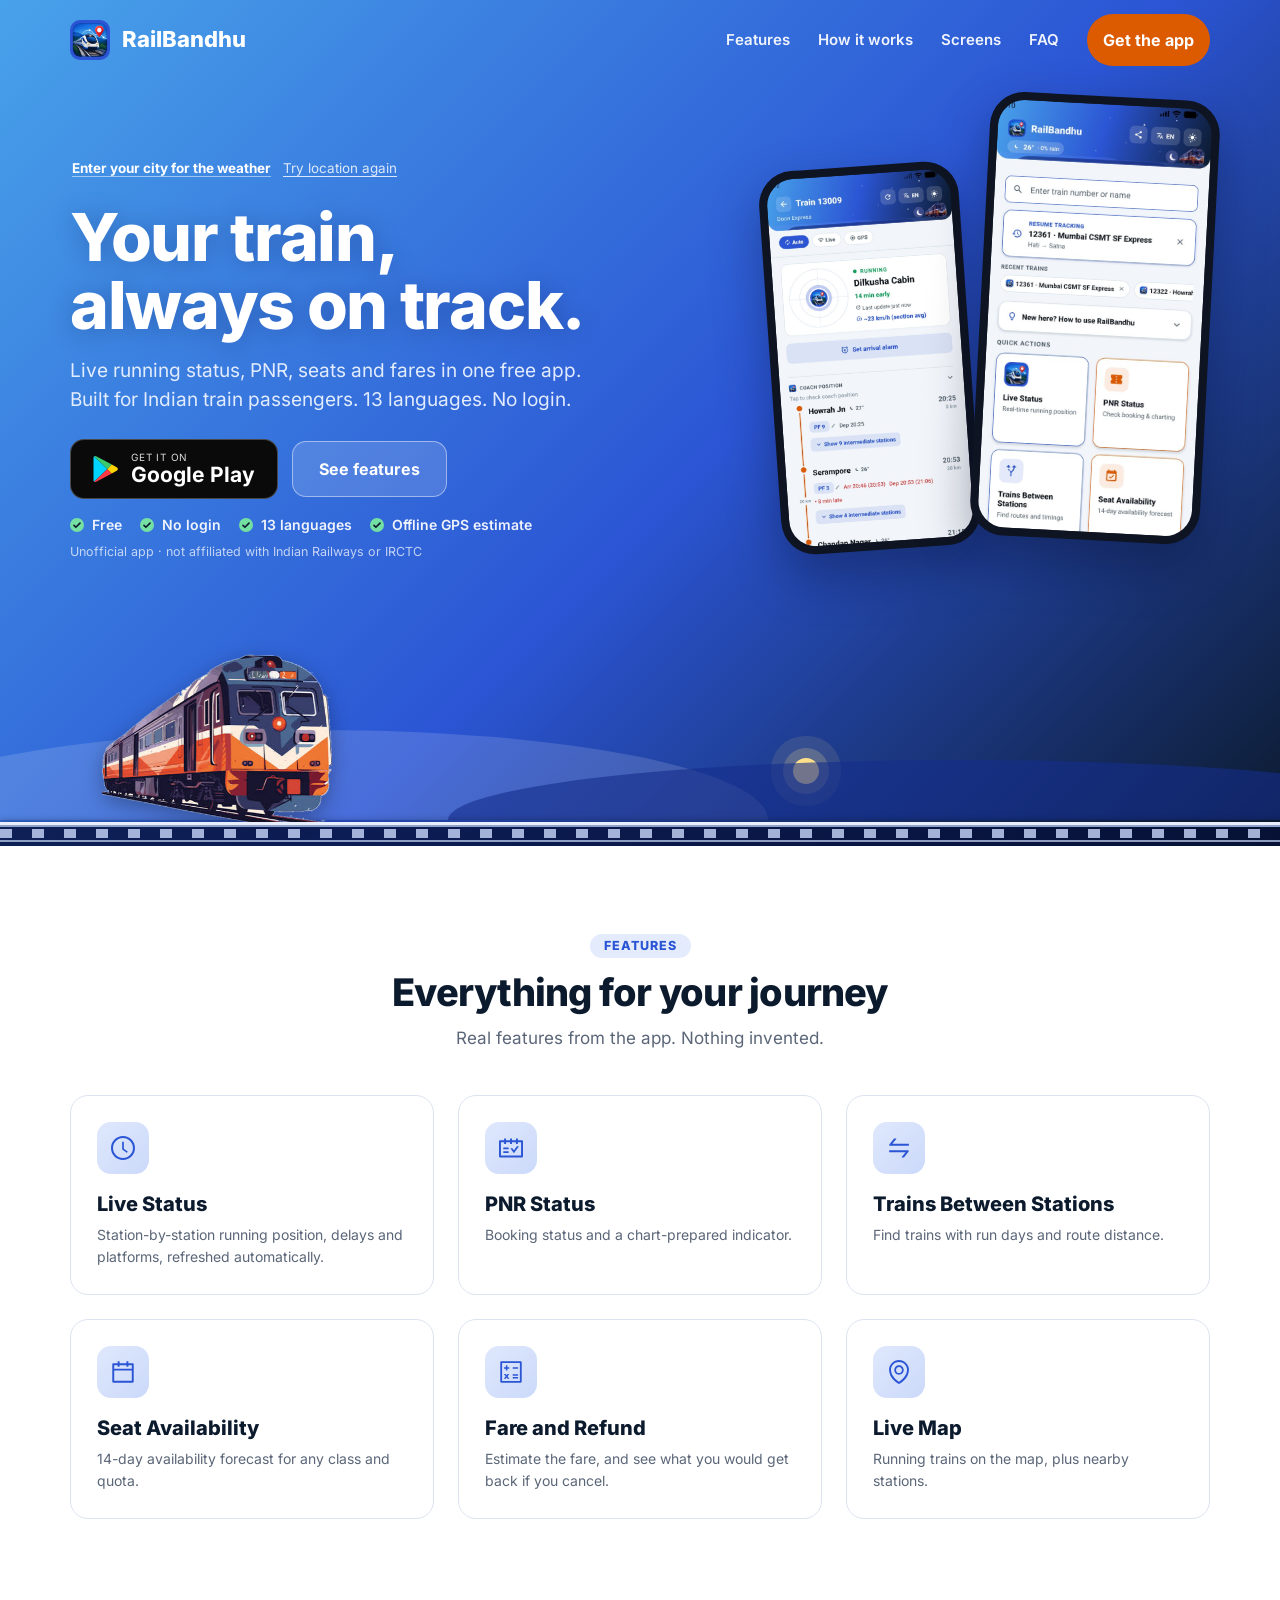
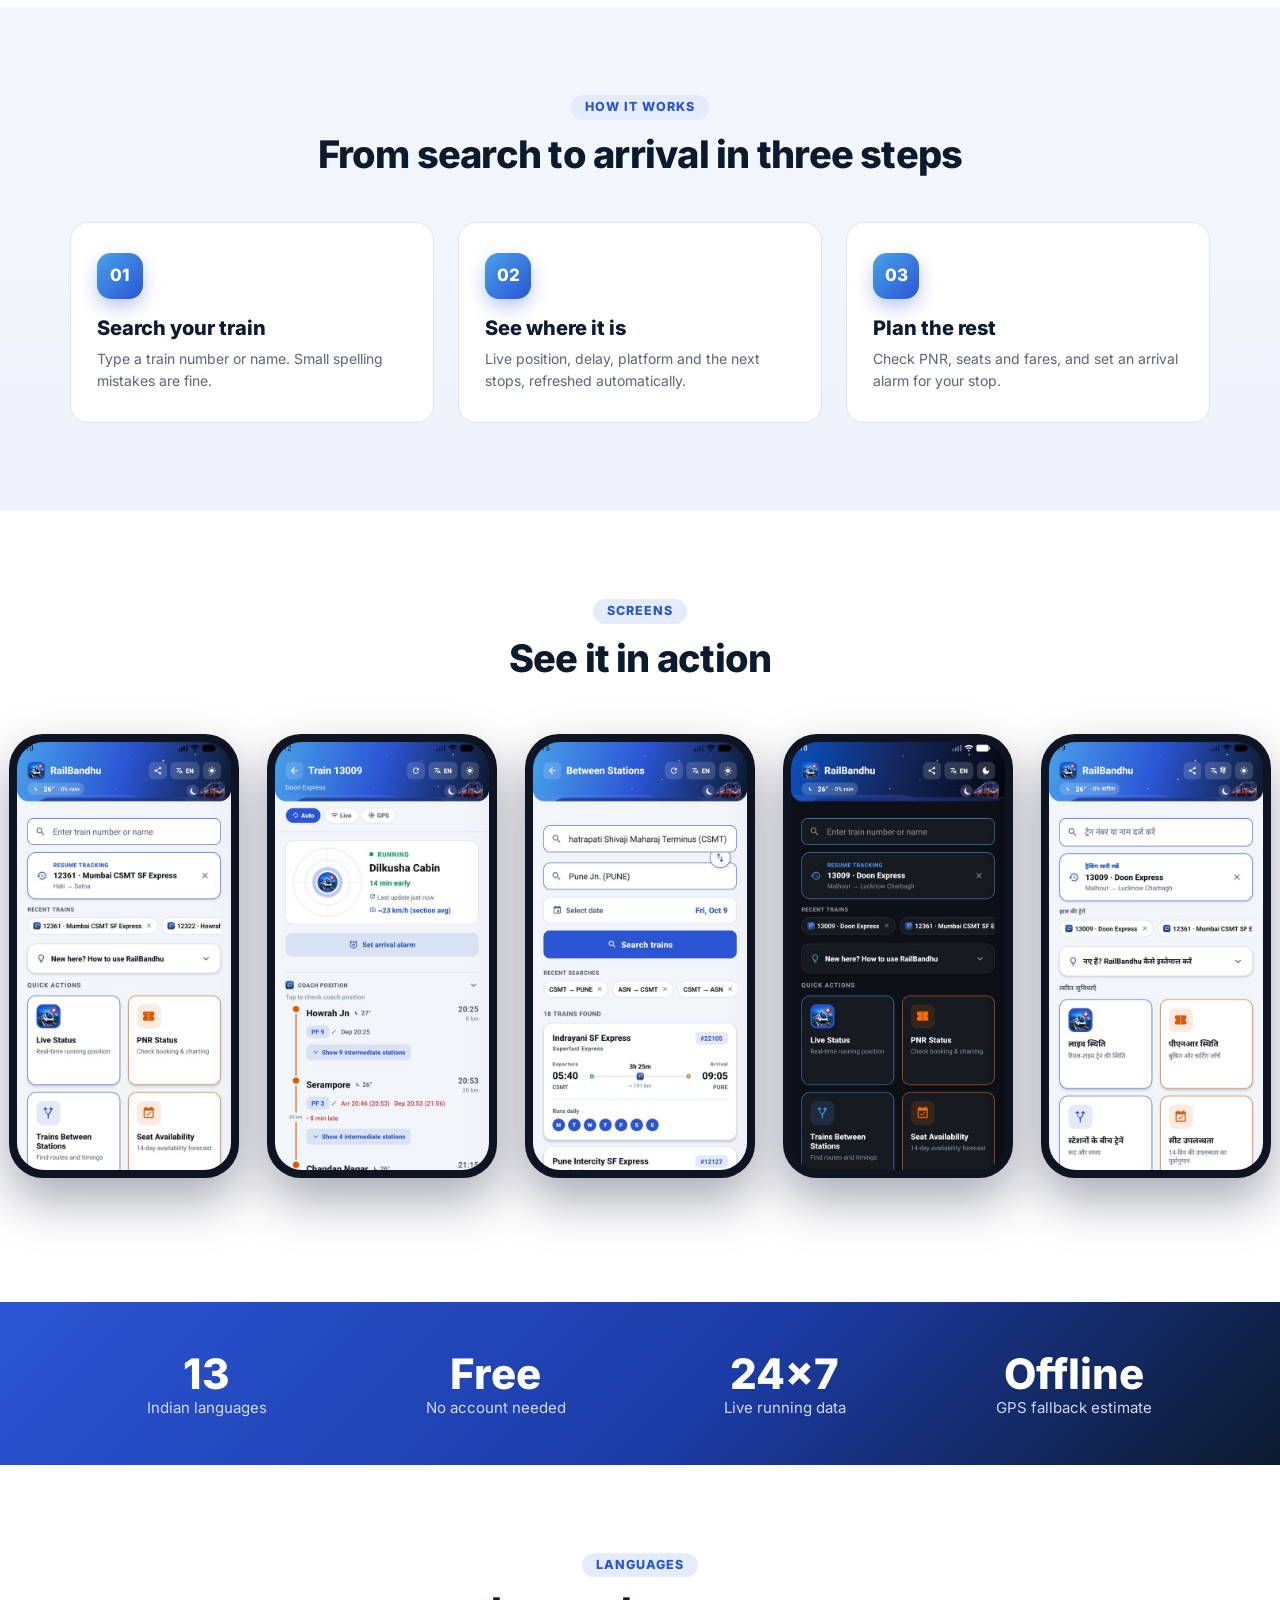
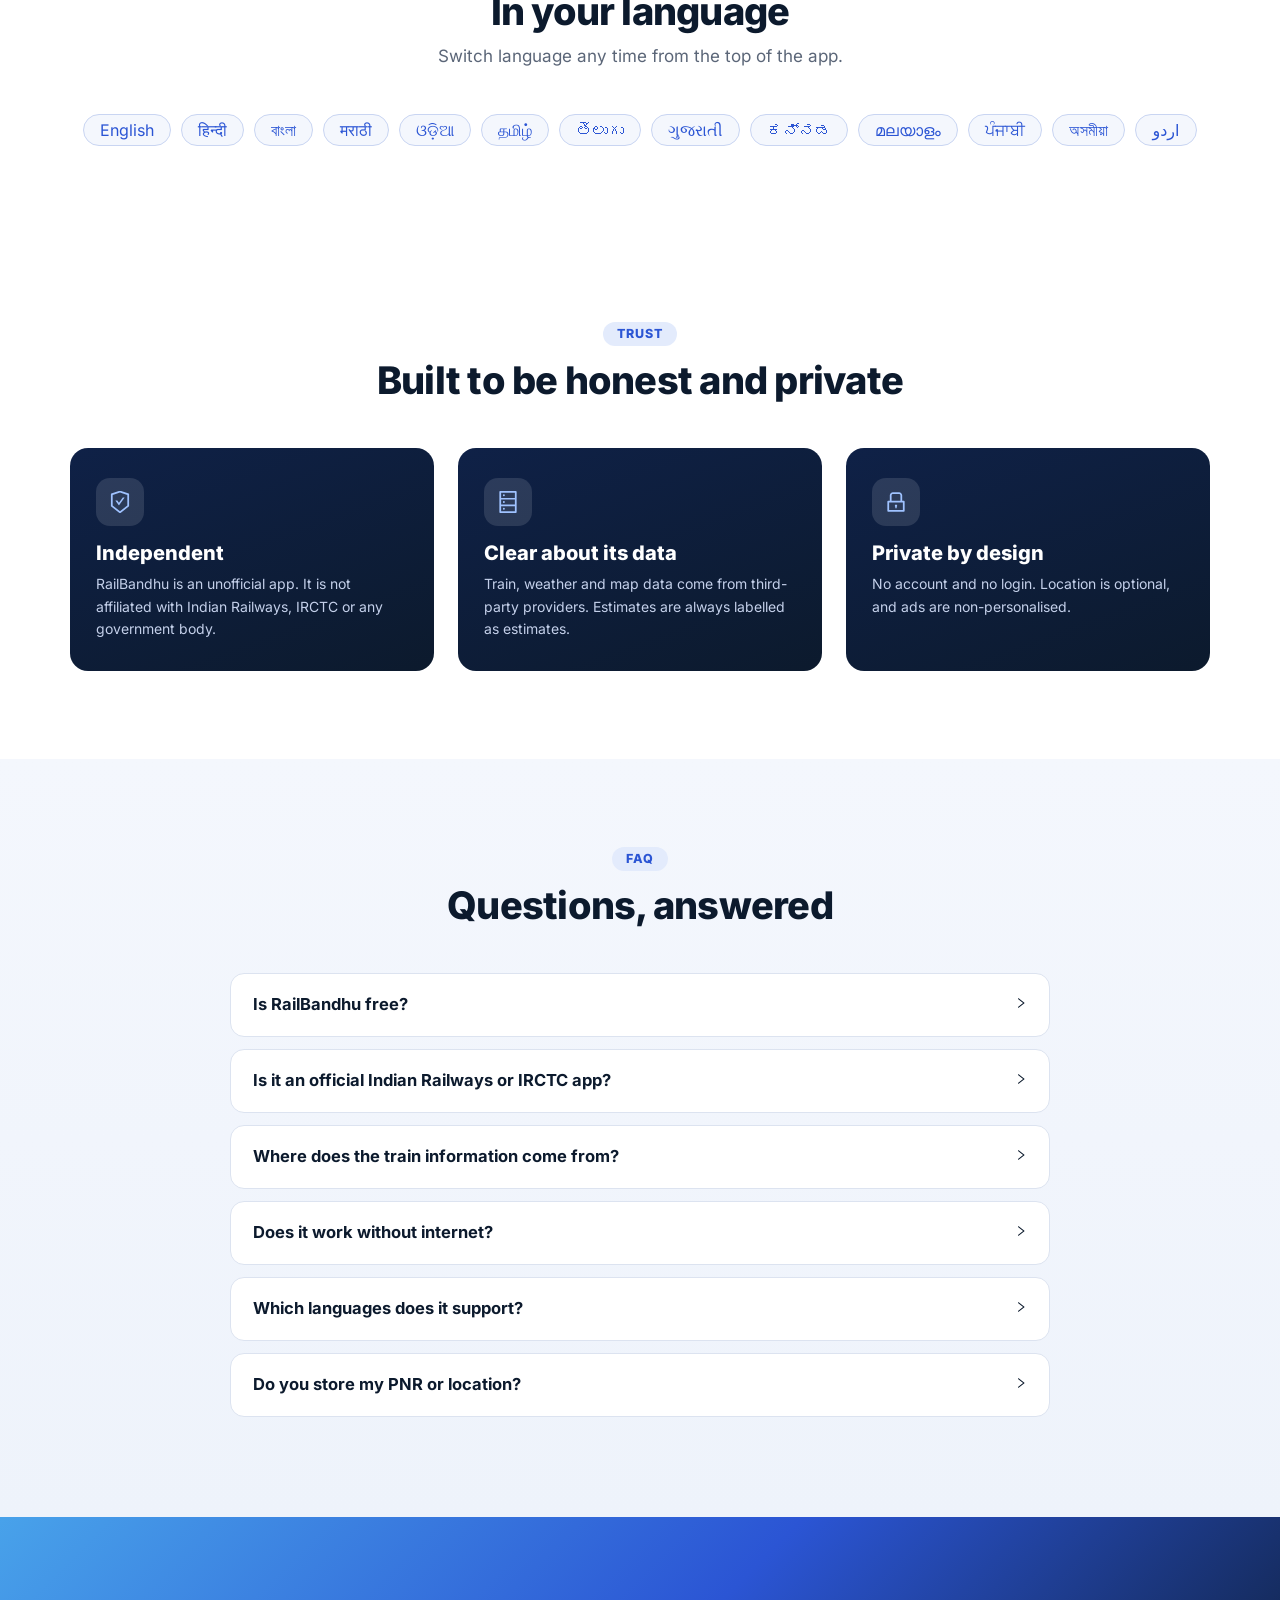
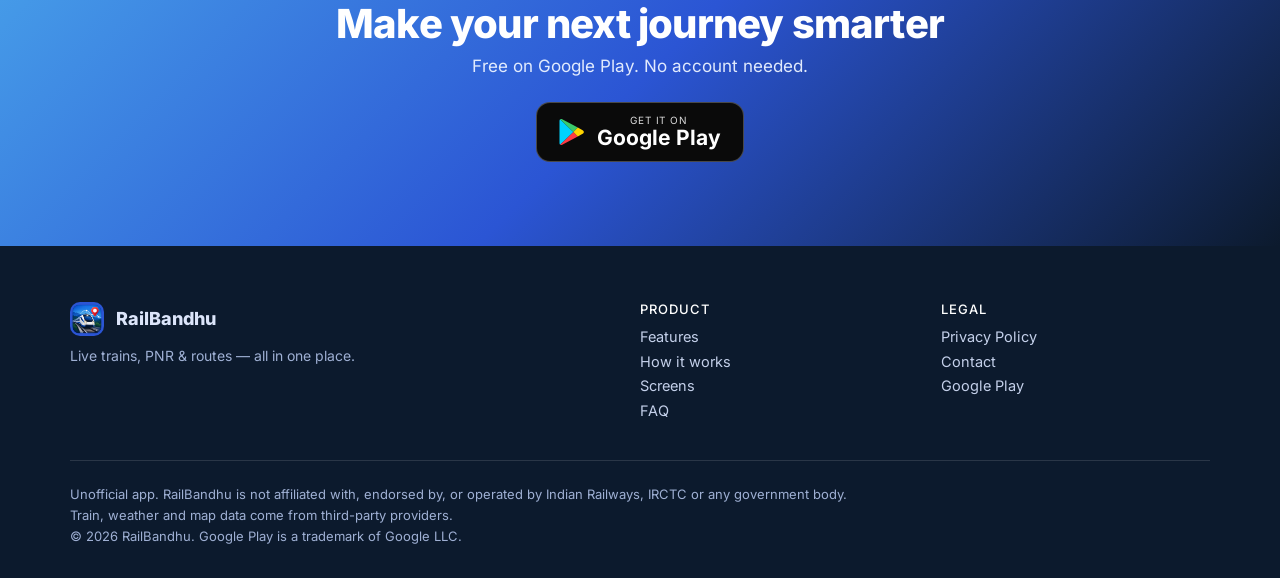
==== contact/index.html @ 29083ad1 "RailBandhu website" ====
<!doctype html>
<html lang="en">
  <head>
    <meta charset="UTF-8" />
    <link rel="icon" type="image/png" href="/img/icon.png" />
    <meta name="viewport" content="width=device-width, initial-scale=1.0" />
    <meta name="theme-color" content="#2B55D4" />
    <title>RailBandhu: live train status, PNR, seats and fares</title>
    <meta name="description" content="RailBandhu is a free, unofficial app for Indian train passengers: live running status, PNR status, seat availability, fares, trains between stations and a live map, in 13 languages." />
    <meta property="og:title" content="RailBandhu: live train status, PNR, seats and fares" />
    <meta property="og:description" content="Free, unofficial companion for Indian train travel. 13 languages. No login." />
    <meta property="og:image" content="/img/og.png" />
    <link rel="apple-touch-icon" href="/img/icon.png" />
    <meta name="twitter:card" content="summary_large_image" />
    <script type="application/ld+json">
      {
        "@context": "https://schema.org",
        "@type": "MobileApplication",
        "name": "RailBandhu",
        "operatingSystem": "ANDROID",
        "applicationCategory": "TravelApplication",
        "description": "Free, unofficial app for Indian train passengers: live running status, PNR status, seat availability, fares, trains between stations and a live map, in 13 languages.",
        "offers": { "@type": "Offer", "price": "0", "priceCurrency": "INR" },
        "downloadUrl": "https://play.google.com/store/apps/details?id=com.mukeshthakur.railpulse"
      }
    </script>
    <script type="module" crossorigin src="/assets/index-2JjAPgu2.js"></script>
    <link rel="stylesheet" crossorigin href="/assets/index-CclHuDp4.css">
  </head>
  <body>
    <div id="root"></div>
  </body>
</html>
---- assets/index-CclHuDp4.css ----
@font-face{font-family:Inter Variable;font-style:normal;font-display:swap;font-weight:100 900;src:url(/assets/inter-cyrillic-ext-wght-normal-BOeWTOD4.woff2) format("woff2-variations");unicode-range:U+0460-052F,U+1C80-1C8A,U+20B4,U+2DE0-2DFF,U+A640-A69F,U+FE2E-FE2F}@font-face{font-family:Inter Variable;font-style:normal;font-display:swap;font-weight:100 900;src:url(/assets/inter-cyrillic-wght-normal-DqGufNeO.woff2) format("woff2-variations");unicode-range:U+0301,U+0400-045F,U+0490-0491,U+04B0-04B1,U+2116}@font-face{font-family:Inter Variable;font-style:normal;font-display:swap;font-weight:100 900;src:url(/assets/inter-greek-ext-wght-normal-DlzME5K_.woff2) format("woff2-variations");unicode-range:U+1F00-1FFF}@font-face{font-family:Inter Variable;font-style:normal;font-display:swap;font-weight:100 900;src:url(/assets/inter-greek-wght-normal-CkhJZR-_.woff2) format("woff2-variations");unicode-range:U+0370-0377,U+037A-037F,U+0384-038A,U+038C,U+038E-03A1,U+03A3-03FF}@font-face{font-family:Inter Variable;font-style:normal;font-display:swap;font-weight:100 900;src:url(/assets/inter-vietnamese-wght-normal-CBcvBZtf.woff2) format("woff2-variations");unicode-range:U+0102-0103,U+0110-0111,U+0128-0129,U+0168-0169,U+01A0-01A1,U+01AF-01B0,U+0300-0301,U+0303-0304,U+0308-0309,U+0323,U+0329,U+1EA0-1EF9,U+20AB}@font-face{font-family:Inter Variable;font-style:normal;font-display:swap;font-weight:100 900;src:url(/assets/inter-latin-ext-wght-normal-DO1Apj_S.woff2) format("woff2-variations");unicode-range:U+0100-02BA,U+02BD-02C5,U+02C7-02CC,U+02CE-02D7,U+02DD-02FF,U+0304,U+0308,U+0329,U+1D00-1DBF,U+1E00-1E9F,U+1EF2-1EFF,U+2020,U+20A0-20AB,U+20AD-20C0,U+2113,U+2C60-2C7F,U+A720-A7FF}@font-face{font-family:Inter Variable;font-style:normal;font-display:swap;font-weight:100 900;src:url(/assets/inter-latin-wght-normal-Dx4kXJAl.woff2) format("woff2-variations");unicode-range:U+0000-00FF,U+0131,U+0152-0153,U+02BB-02BC,U+02C6,U+02DA,U+02DC,U+0304,U+0308,U+0329,U+2000-206F,U+20AC,U+2122,U+2191,U+2193,U+2212,U+2215,U+FEFF,U+FFFD}html,body{width:100%;height:100%}input::-ms-clear,input::-ms-reveal{display:none}*,*:before,*:after{box-sizing:border-box}html{font-family:sans-serif;line-height:1.15;-webkit-text-size-adjust:100%;-ms-text-size-adjust:100%;-ms-overflow-style:scrollbar;-webkit-tap-highlight-color:rgba(0,0,0,0)}@-ms-viewport{width:device-width}body{margin:0}[tabindex="-1"]:focus{outline:none}hr{box-sizing:content-box;height:0;overflow:visible}h1,h2,h3,h4,h5,h6{margin-top:0;margin-bottom:.5em;font-weight:500}p{margin-top:0;margin-bottom:1em}abbr[title],abbr[data-original-title]{-webkit-text-decoration:underline dotted;text-decoration:underline dotted;border-bottom:0;cursor:help}address{margin-bottom:1em;font-style:normal;line-height:inherit}input[type=text],input[type=password],input[type=number],textarea{-webkit-appearance:none}ol,ul,dl{margin-top:0;margin-bottom:1em}ol ol,ul ul,ol ul,ul ol{margin-bottom:0}dt{font-weight:500}dd{margin-bottom:.5em;margin-left:0}blockquote{margin:0 0 1em}dfn{font-style:italic}b,strong{font-weight:bolder}small{font-size:80%}sub,sup{position:relative;font-size:75%;line-height:0;vertical-align:baseline}sub{bottom:-.25em}sup{top:-.5em}pre,code,kbd,samp{font-size:1em;font-family:SFMono-Regular,Consolas,Liberation Mono,Menlo,Courier,monospace}pre{margin-top:0;margin-bottom:1em;overflow:auto}figure{margin:0 0 1em}img{vertical-align:middle;border-style:none}a,area,button,[role=button],input:not([type=range]),label,select,summary,textarea{touch-action:manipulation}table{border-collapse:collapse}caption{padding-top:.75em;padding-bottom:.3em;text-align:left;caption-side:bottom}input,button,select,optgroup,textarea{margin:0;color:inherit;font-size:inherit;font-family:inherit;line-height:inherit}button,input{overflow:visible}button,select{text-transform:none}button,html [type=button],[type=reset],[type=submit]{-webkit-appearance:button}button::-moz-focus-inner,[type=button]::-moz-focus-inner,[type=reset]::-moz-focus-inner,[type=submit]::-moz-focus-inner{padding:0;border-style:none}input[type=radio],input[type=checkbox]{box-sizing:border-box;padding:0}input[type=date],input[type=time],input[type=datetime-local],input[type=month]{-webkit-appearance:listbox}textarea{overflow:auto;resize:vertical}fieldset{min-width:0;margin:0;padding:0;border:0}legend{display:block;width:100%;max-width:100%;margin-bottom:.5em;padding:0;color:inherit;font-size:1.5em;line-height:inherit;white-space:normal}progress{vertical-align:baseline}[type=number]::-webkit-inner-spin-button,[type=number]::-webkit-outer-spin-button{height:auto}[type=search]{outline-offset:-2px;-webkit-appearance:none}[type=search]::-webkit-search-cancel-button,[type=search]::-webkit-search-decoration{-webkit-appearance:none}::-webkit-file-upload-button{font:inherit;-webkit-appearance:button}output{display:inline-block}summary{display:list-item}template{display:none}[hidden]{display:none!important}mark{padding:.2em;background-color:#feffe6}:root{--primary: #2b55d4;--sky: #48a2ea;--navy: #0c1a2d;--deep: #122e9a;--accent: #dc5a00;--light: #f0f4fb;--muted: #5b6678}*{box-sizing:border-box}html{scroll-behavior:smooth}body{margin:0;color:var(--navy);background:#fff;-webkit-font-smoothing:antialiased;font-family:Inter Variable,Inter,Segoe UI,Roboto,Noto Sans,Noto Sans Devanagari,system-ui,-apple-system,sans-serif}img{max-width:100%;height:auto}.container{width:100%;max-width:1140px;margin:0 auto;padding:0 20px}.site-header{position:absolute;top:0;left:0;right:0;z-index:20;padding:14px 0}.site-header--solid{position:static;background:linear-gradient(135deg,var(--sky),var(--primary) 55%,var(--navy))}.site-header__row{display:flex;align-items:center;justify-content:space-between}.brand{display:flex;align-items:center;gap:12px;color:#fff;font-weight:800;font-size:22px;text-decoration:none}.brand img{border-radius:10px}.brand--small{font-size:18px}.site-header__nav{display:flex;align-items:center;gap:28px}.nav-link{color:#ffffffeb;font-weight:600;text-decoration:none}.nav-link:hover{color:#fff;text-decoration:underline}.cta-orange.ant-btn-primary{background:var(--accent)}.cta-orange.ant-btn-primary:hover{background:#f06a0a!important}.drawer-nav{display:flex;flex-direction:column;gap:6px}.drawer-nav .nav-link{color:var(--navy);padding:10px 0;font-size:17px}.hero{position:relative;overflow:hidden;color:#fff;padding-top:96px;background:linear-gradient(135deg,#48a2ea,#2b55d4 55%,#0c1a2d)}.hero--night{background:linear-gradient(135deg,#0c52c2,#14265c 55%,#04070f)}.hero__body{position:relative;z-index:5;display:flex;align-items:center;justify-content:space-between;gap:24px;padding-bottom:230px;min-height:560px}.hero__copy{flex:1 1 52%;max-width:560px}.hero h1{margin:0 0 18px;font-size:clamp(38px,6vw,66px);line-height:1.04;font-weight:800;letter-spacing:-.02em;color:#fff}.hero__sub{font-size:clamp(16px,2vw,19px);line-height:1.55;color:#ebf2fff2;margin:0 0 28px}.hero__actions{display:flex;flex-wrap:wrap;gap:14px;align-items:center}.hero__note{margin:18px 0 0;font-size:13.5px;color:#ffffffc7}.ghost-btn{display:inline-flex;align-items:center;height:56px;padding:0 26px;border-radius:14px;font-weight:700;color:#fff;text-decoration:none;background:#ffffff24;border:1px solid rgba(255,255,255,.45)}.ghost-btn:hover{background:#ffffff3d;color:#fff}.hero__phones{position:relative;flex:0 0 auto;width:440px;height:520px}.hero__phones .phone{position:absolute}.phone--back{left:0;top:70px;transform:rotate(-4deg)}.phone--front{right:0;top:0;transform:rotate(3deg)}.play-btn{display:inline-flex;align-items:center;gap:12px;padding:0 22px;background:#0a0a0a;color:#fff;border-radius:14px;text-decoration:none;border:1px solid rgba(255,255,255,.25);transition:transform .15s ease,box-shadow .15s ease}.play-btn:hover{color:#fff;transform:translateY(-2px);box-shadow:0 10px 24px #00000059}.play-btn--lg{height:60px}.play-btn--md{height:48px;padding:0 16px}.play-btn span{display:flex;flex-direction:column;line-height:1.1}.play-btn small{font-size:10px;letter-spacing:.08em;opacity:.85}.play-btn strong{font-size:21px}.phone{padding:8px;background:#0f1422;border-radius:34px;box-shadow:0 22px 50px #050c2859}.phone img{display:block;width:100%;border-radius:27px;background:#dfe6f5}.scene{position:absolute;left:0;right:0;bottom:0;height:190px;z-index:4;pointer-events:none}.scene__sky{position:absolute;top:0;right:0;bottom:0;left:0}.scene__orb{position:absolute;right:36%;bottom:62px;width:26px;height:26px;border-radius:50%}.scene__sky.is-day .scene__orb{background:#ffe08a;box-shadow:0 0 0 10px #ffe08a33,0 0 0 22px #ffe08a1a}.scene__sky.is-night .scene__orb{background:#f2eeff;box-shadow:0 0 0 10px #beafff33,0 0 0 22px #beafff1a}.scene__sky.is-night .scene__orb:after{content:"";position:absolute;right:-8px;top:-5px;width:24px;height:24px;border-radius:50%;background:#14265c}.scene__hill{position:absolute;bottom:26px;border-radius:50% 50% 0 0/100% 100% 0 0}.scene__hill--back{left:-10%;width:70%;height:90px;background:#ffffff24}.scene__hill--front{right:-15%;width:80%;height:60px;background:#142d8c99}.scene__track{position:absolute;left:0;right:0;bottom:0;height:24px;background:linear-gradient(180deg,#e8eefc 0,#e8eefc 3px,#8fa2cc 3px,#8fa2cc 5px,#061038d1 5px,#061038d1);box-shadow:0 -2px 6px #00000040}.scene__track:before{content:"";position:absolute;left:0;right:0;top:7px;height:9px;background-image:linear-gradient(90deg,rgba(190,205,240,.85) 0 12px,transparent 12px);background-size:32px 9px;background-repeat:repeat-x;animation:sleepers .6s linear infinite}.scene__track:after{content:"";position:absolute;left:0;right:0;bottom:4px;height:2px;background:#c8d6f5b3}.scene--arrived .scene__track:before{animation:none}.scene__train{position:absolute;bottom:21px;left:8%;width:230px;animation:roll-in 3.1s cubic-bezier(.18,.7,.25,1) both}.scene__train img{display:block;width:100%;filter:drop-shadow(0 6px 10px rgba(0,0,0,.3));animation:rock 1.1s ease-in-out infinite alternate}.scene--arrived .scene__train img{animation:none}.scene__lines{position:absolute;left:-80px;top:50%;width:70px;height:28px;background:repeating-linear-gradient(0deg,rgba(255,255,255,.8) 0 3px,transparent 3px 11px);border-radius:3px;opacity:.8;animation:lines-fade 3.1s ease-out both;-webkit-mask-image:linear-gradient(90deg,transparent,#000);mask-image:linear-gradient(90deg,transparent,#000)}@keyframes roll-in{0%{transform:translate(-60vw) scale(.8);opacity:0}12%{opacity:1}to{transform:translate(0) scale(1);opacity:1}}@keyframes sleepers{0%{background-position:0 0}to{background-position:-32px 0}}@keyframes rock{0%{transform:translateY(0)}to{transform:translateY(-1px)}}@keyframes lines-fade{0%,70%{opacity:.8}to{opacity:0}}@media (prefers-reduced-motion: reduce){.scene__train,.scene__train img,.scene__track:before,.scene__lines{animation:none!important}html{scroll-behavior:auto}}.wx-row{display:flex;flex-wrap:wrap;align-items:center;gap:10px;margin:0 0 22px;min-height:36px}.wx-pill{display:inline-flex;align-items:center;gap:8px;height:36px;padding:0 14px;border-radius:999px;background:#ffffff2e;color:#fff;font-size:14px;border:0;-webkit-backdrop-filter:blur(6px);backdrop-filter:blur(6px)}.wx-row--col{flex-direction:column;align-items:flex-start}.wx-note{color:#ffffffe6;font-size:13.5px}.wx-place{font-weight:700}.wx-city.ant-input-search{max-width:340px}.wx-city .ant-input-affix-wrapper,.wx-city .ant-input{background:#fffffff2}.wx-pill strong{font-size:16px}.wx-rain{color:#ffffffd9}.wx-air{cursor:pointer;font-weight:700}.wx-dot{width:9px;height:9px;border-radius:50%}.wx-btn.ant-btn{background:#ffffff29;border-color:#fff6;color:#fff;height:38px;font-weight:600}.wx-btn.ant-btn:hover:not(:disabled){background:#ffffff42!important;border-color:#fff!important;color:#fff!important}.wx-btn.ant-btn:disabled{color:#fffc;background:#ffffff1f}.hero--wet{background:linear-gradient(135deg,#3a6fb0,#24449a 55%,#0c1a2d)}.hero--wet.hero--night{background:linear-gradient(135deg,#14305f,#0f1d4a 55%,#04070f)}.fx{position:absolute;top:0;right:0;bottom:0;left:0;z-index:3;pointer-events:none;overflow:hidden}.fx__drop{position:absolute;top:-20px;border-radius:2px;background:#fff}.fx__drop--rain{opacity:.55;animation:fall linear infinite}.fx__drop--snow{opacity:.85;border-radius:50%;animation:snow linear infinite}.fx__flash{position:absolute;top:0;right:0;bottom:0;left:0;background:#fff;opacity:0;animation:flash 6s ease-out infinite}@keyframes fall{0%{transform:translateY(0)}to{transform:translateY(110vh)}}@keyframes snow{0%{transform:translate(0)}50%{transform:translate(14px,55vh)}to{transform:translate(-6px,110vh)}}@keyframes flash{0%,88%,to{opacity:0}90%{opacity:.4}92%{opacity:.05}94%{opacity:.32}}.scene__star{position:absolute;width:3px;height:3px;border-radius:50%;background:#fff;animation:twinkle 3s ease-in-out infinite}@keyframes twinkle{0%,to{opacity:.25}50%{opacity:1}}.scene__sky.is-hot .scene__orb{width:40px;height:40px;background:var(--accent);box-shadow:0 0 0 14px #dc5a004d,0 0 0 32px #dc5a0026}@media (prefers-reduced-motion: reduce){.fx__drop,.fx__flash,.scene__star{animation:none!important}}.section{padding:72px 0}.section--light{background:var(--light)}.section__head{text-align:center;margin-bottom:40px}.section__title.ant-typography{margin:0 0 8px;font-size:clamp(28px,4vw,38px);font-weight:800;letter-spacing:-.01em}.section__sub.ant-typography{margin:0;color:var(--muted);font-size:17px}.feature-card{height:100%;border-color:#dce3f0}.feature-card__icon{width:52px;height:52px;border-radius:14px;background:#e1e9fb;color:var(--primary);display:flex;align-items:center;justify-content:center;font-size:24px;margin-bottom:16px}.feature-card__title.ant-typography{margin:0 0 6px;font-weight:800}.feature-card__text.ant-typography{margin:0;color:var(--muted)}.screens{padding-bottom:28px}.screens__slide{display:flex!important;justify-content:center;padding:8px 0 24px}.stats{background:linear-gradient(135deg,#2b55d4,#1c3ca8 55%,#0c1a2d);color:#fff;padding:44px 0}.stats__row{display:grid;grid-template-columns:repeat(4,1fr);gap:16px;text-align:center}.stat strong{display:block;font-size:clamp(28px,4vw,42px);font-weight:800}.stat span{color:#e1ebffe6;font-size:15px}.langs{display:flex;flex-wrap:wrap;justify-content:center;gap:10px}.lang-tag.ant-tag{font-size:17px;padding:6px 18px;border-radius:999px;border-color:#c9d5f2;background:#f4f7fd;color:var(--primary);margin:0}.cta{display:flex;justify-content:center}.cta .play-btn{background:#0a0a0a}.site-footer{background:var(--navy);color:#c8d2e8;padding:36px 0 28px}.site-footer__row{display:flex;flex-wrap:wrap;gap:16px;align-items:center;justify-content:space-between;margin-bottom:18px}.site-footer__nav{display:flex;gap:24px}.site-footer a{color:#dce5fa;text-decoration:none}.site-footer a:hover{text-decoration:underline}.site-footer__note{margin:6px 0;font-size:13px;color:#9fb0d4;max-width:860px}.doc{padding-top:40px;padding-bottom:64px;max-width:820px}.doc ul{padding-left:22px;margin:0 0 16px}.doc h3.ant-typography{margin-top:28px}.doc li{margin:4px 0}@media (max-width: 860px){.hero{padding-top:84px}.hero__body{flex-direction:column;align-items:flex-start;padding-bottom:250px;min-height:0}.hero__phones{width:100%;max-width:380px;height:440px;margin:8px auto 0}.phone--back{left:6px;width:170px!important}.phone--front{width:200px!important}.scene__train{width:170px}.stats__row{grid-template-columns:repeat(2,1fr);gap:24px}}:focus-visible{outline:3px solid #ffb27a;outline-offset:3px;border-radius:6px}.skip-link{position:absolute;left:12px;top:-60px;z-index:100;background:#fff;color:var(--navy);padding:10px 16px;border-radius:10px;font-weight:700;text-decoration:none;transition:top .15s}.skip-link:focus{top:12px}.container{max-width:1180px}.site-header{position:fixed;transition:background .25s ease,box-shadow .25s ease,padding .25s ease}.site-header--solid{position:sticky;top:0}.site-header.is-scrolled{background:#0c1a2dd1;backdrop-filter:blur(14px) saturate(140%);-webkit-backdrop-filter:blur(14px) saturate(140%);box-shadow:0 6px 24px #050c2847;padding:8px 0}.nav-link{position:relative;font-size:15px}.nav-link:after{content:"";position:absolute;left:0;right:0;bottom:-6px;height:2px;background:#fff;transform:scaleX(0);transform-origin:left;transition:transform .2s ease}.nav-link:hover{text-decoration:none}.nav-link:hover:after{transform:scaleX(1)}.drawer-nav .nav-link:after{display:none}.hero h1{text-wrap:balance;text-shadow:0 2px 24px rgba(8,20,70,.25)}.hero__sub{max-width:520px}.hero__points{display:flex;flex-wrap:wrap;gap:8px 18px;list-style:none;padding:0;margin:20px 0 0}.hero__points li{position:relative;padding-left:22px;font-size:14px;font-weight:600;color:#ffffffeb}.hero__points li:before{content:"";position:absolute;left:0;top:50%;width:14px;height:14px;margin-top:-7px;border-radius:50%;background:#78e6a0f2 url("data:image/svg+xml,%3Csvg xmlns='http://www.w3.org/2000/svg' viewBox='0 0 16 16'%3E%3Cpath d='M4 8.5l2.5 2.5L12 5.5' fill='none' stroke='%230c1a2d' stroke-width='2.2' stroke-linecap='round' stroke-linejoin='round'/%3E%3C/svg%3E") center / 12px no-repeat}.hero__note{margin-top:14px}.reveal{height:100%;opacity:0;transform:translateY(20px);transition:opacity .6s ease,transform .6s ease}.reveal.is-in{opacity:1;transform:none}@media (prefers-reduced-motion: reduce){.reveal{opacity:1;transform:none;transition:none}}.section{padding:88px 0}.eyebrow{display:inline-block;margin-bottom:10px;padding:5px 14px;border-radius:999px;background:#e3ebfc;color:var(--primary);font-size:12.5px;font-weight:800;letter-spacing:.08em;text-transform:uppercase}.section--light{background:linear-gradient(180deg,#f4f7fd,#eef3fb)}.section__title.ant-typography{text-wrap:balance;letter-spacing:-.02em}.feature-card{transition:transform .2s ease,box-shadow .2s ease,border-color .2s ease}.feature-card:hover{transform:translateY(-4px);box-shadow:0 16px 34px #2b55d424;border-color:#b9c9f0}.feature-card__icon{background:linear-gradient(135deg,#dfe8fc,#cbd9fa)}.step{position:relative;height:100%;padding:30px 26px;background:#fff;border:1px solid #dce3f0;border-radius:18px}.step__n{display:inline-flex;align-items:center;justify-content:center;width:46px;height:46px;border-radius:14px;background:linear-gradient(135deg,var(--sky),var(--primary));color:#fff;font-weight:800;font-size:17px;margin-bottom:18px;box-shadow:0 8px 18px #2b55d44d}.step__title{margin:0 0 8px;font-size:20px;font-weight:800}.step__text{margin:0;color:var(--muted);line-height:1.6}.trust{height:100%;padding:30px 26px;border-radius:18px;background:linear-gradient(160deg,#0f2147,#0c1a2d);color:#fff}.trust__icon{width:48px;height:48px;border-radius:14px;background:#ffffff1f;display:flex;align-items:center;justify-content:center;font-size:22px;color:#9fc2ff;margin-bottom:16px}.trust__title{margin:0 0 8px;color:#fff;font-size:20px;font-weight:800}.trust__text{margin:0;color:#c4d0ea;line-height:1.6}.faq{max-width:820px;margin:0 auto}.faq .ant-collapse{background:transparent}.faq .ant-collapse-item{margin-bottom:12px;background:#fff;border:1px solid #dce3f0!important;border-radius:14px!important;overflow:hidden}.faq .ant-collapse-header{font-weight:700;font-size:16.5px;padding:18px 22px!important}.faq .ant-collapse-content-box{color:var(--muted);line-height:1.7;padding:0 22px 18px!important}.stats{padding:54px 0}.final-cta{padding:84px 0;text-align:center;background:linear-gradient(135deg,var(--sky) 0%,var(--primary) 50%,var(--navy) 100%);color:#fff}.final-cta h2{margin:0 0 10px;color:#fff;font-size:clamp(28px,4vw,40px);font-weight:800;letter-spacing:-.02em}.final-cta p{margin:0 0 26px;color:#ebf2fff2;font-size:17px}.final-cta .play-btn{margin:0 auto}.site-footer{padding:56px 0 28px}.site-footer__grid{display:grid;grid-template-columns:2fr 1fr 1fr;gap:32px;margin-bottom:32px}.site-footer__blurb{margin:12px 0 0;color:#9fb0d4;max-width:300px;font-size:14px}.site-footer h4{margin:0 0 12px;color:#fff;font-size:13px;letter-spacing:.08em;text-transform:uppercase}.site-footer nav a{display:block;margin:8px 0;color:#c4d0ea;font-size:14.5px}.site-footer__bar{border-top:1px solid rgba(255,255,255,.12);padding-top:20px}.site-footer__bar p{margin:6px 0;font-size:13px;color:#9fb0d4;max-width:880px}@media (max-width: 700px){.site-footer__grid{grid-template-columns:1fr 1fr}.site-footer__grid>div:first-child{grid-column:1 / -1}.section{padding:64px 0}}.wx-row{margin:0 0 18px;min-height:32px;gap:8px}.wx-pill{height:32px;padding:0 12px;font-size:13px;gap:7px}.wx-pill strong{font-size:14px}.wx-link{background:none;border:0;padding:4px 2px;color:#ffffffd1;font:inherit;font-size:13.5px;cursor:pointer;text-decoration:underline;text-underline-offset:3px}.wx-link:hover{color:#fff}.wx-link--strong{font-weight:700;color:#fff;text-decoration-color:#ffffff80}.wx-note{color:#ffffffd9;font-size:13.5px}.wx-row--col{flex-direction:row}.wx-city.ant-input-search{max-width:260px}.hero h1{margin-bottom:16px}.hero__sub{margin-bottom:24px}.hero__points{margin-top:18px}.hero__note{margin:12px 0 0;font-size:12.5px;color:#ffffffb3}.shots{display:flex;gap:28px;overflow-x:auto;padding:8px 20px 36px;scroll-snap-type:x mandatory;-webkit-overflow-scrolling:touch;scrollbar-width:thin}.shots__item{flex:0 0 auto;scroll-snap-align:center}@media (min-width: 1100px){.shots{justify-content:center;overflow-x:visible}}.screens,.screens__slide{display:none}.section__head{margin-bottom:44px}.section__sub.ant-typography{max-width:560px;margin-left:auto!important;margin-right:auto!important}.feature-card .ant-card-body{padding:26px}.stats{padding:48px 0}.lang-tag.ant-tag{font-size:16px;padding:5px 16px}@media (max-width: 860px){.hero__body{padding-bottom:240px}.wx-row{margin-bottom:14px}.hero__actions .ghost-btn{display:none}.play-btn--lg{height:56px}}.table-wrap{overflow-x:auto;margin:8px 0;border:1px solid #dce3f0;border-radius:12px}.plain-table{width:100%;border-collapse:collapse;font-size:14.5px}.plain-table th{text-align:left;background:#f4f7fd;font-weight:700}.plain-table th,.plain-table td{padding:10px 14px;border-bottom:1px solid #e6ebf5;vertical-align:top}.plain-table tr:last-child td{border-bottom:0}
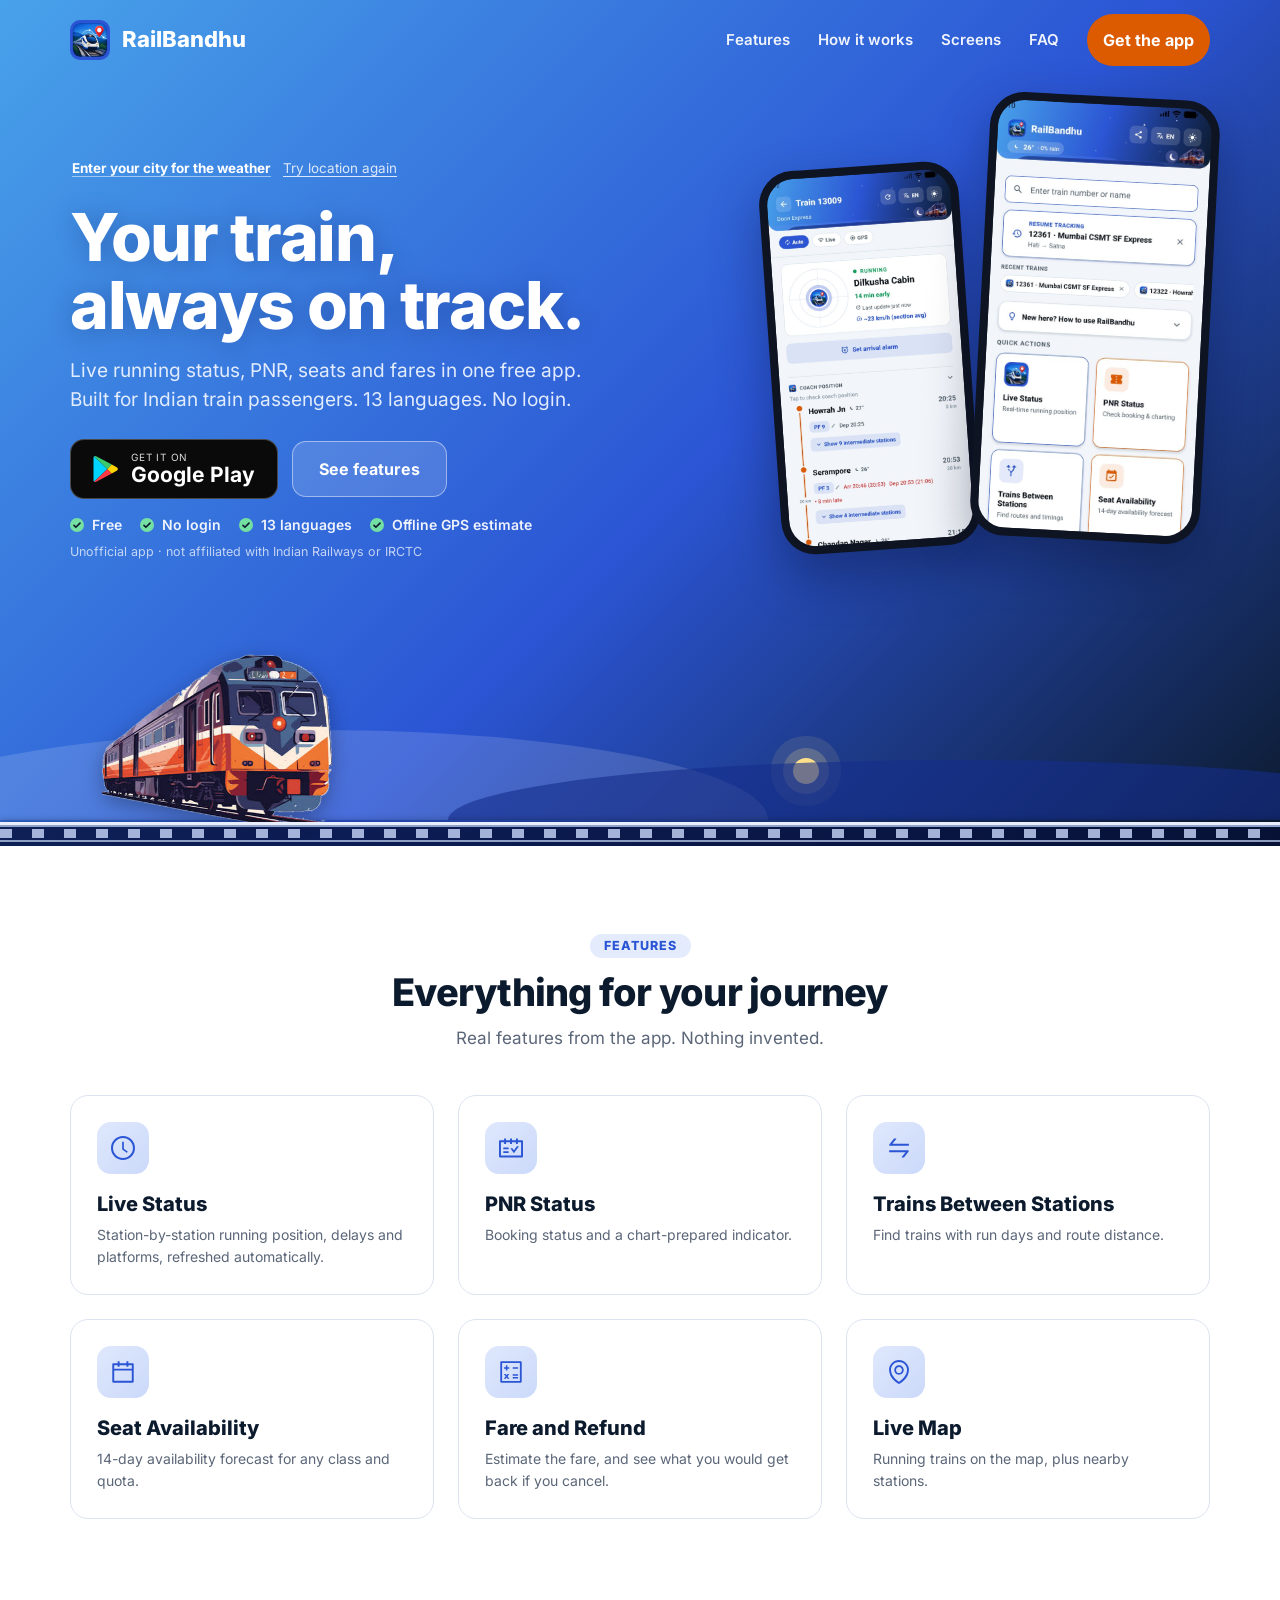
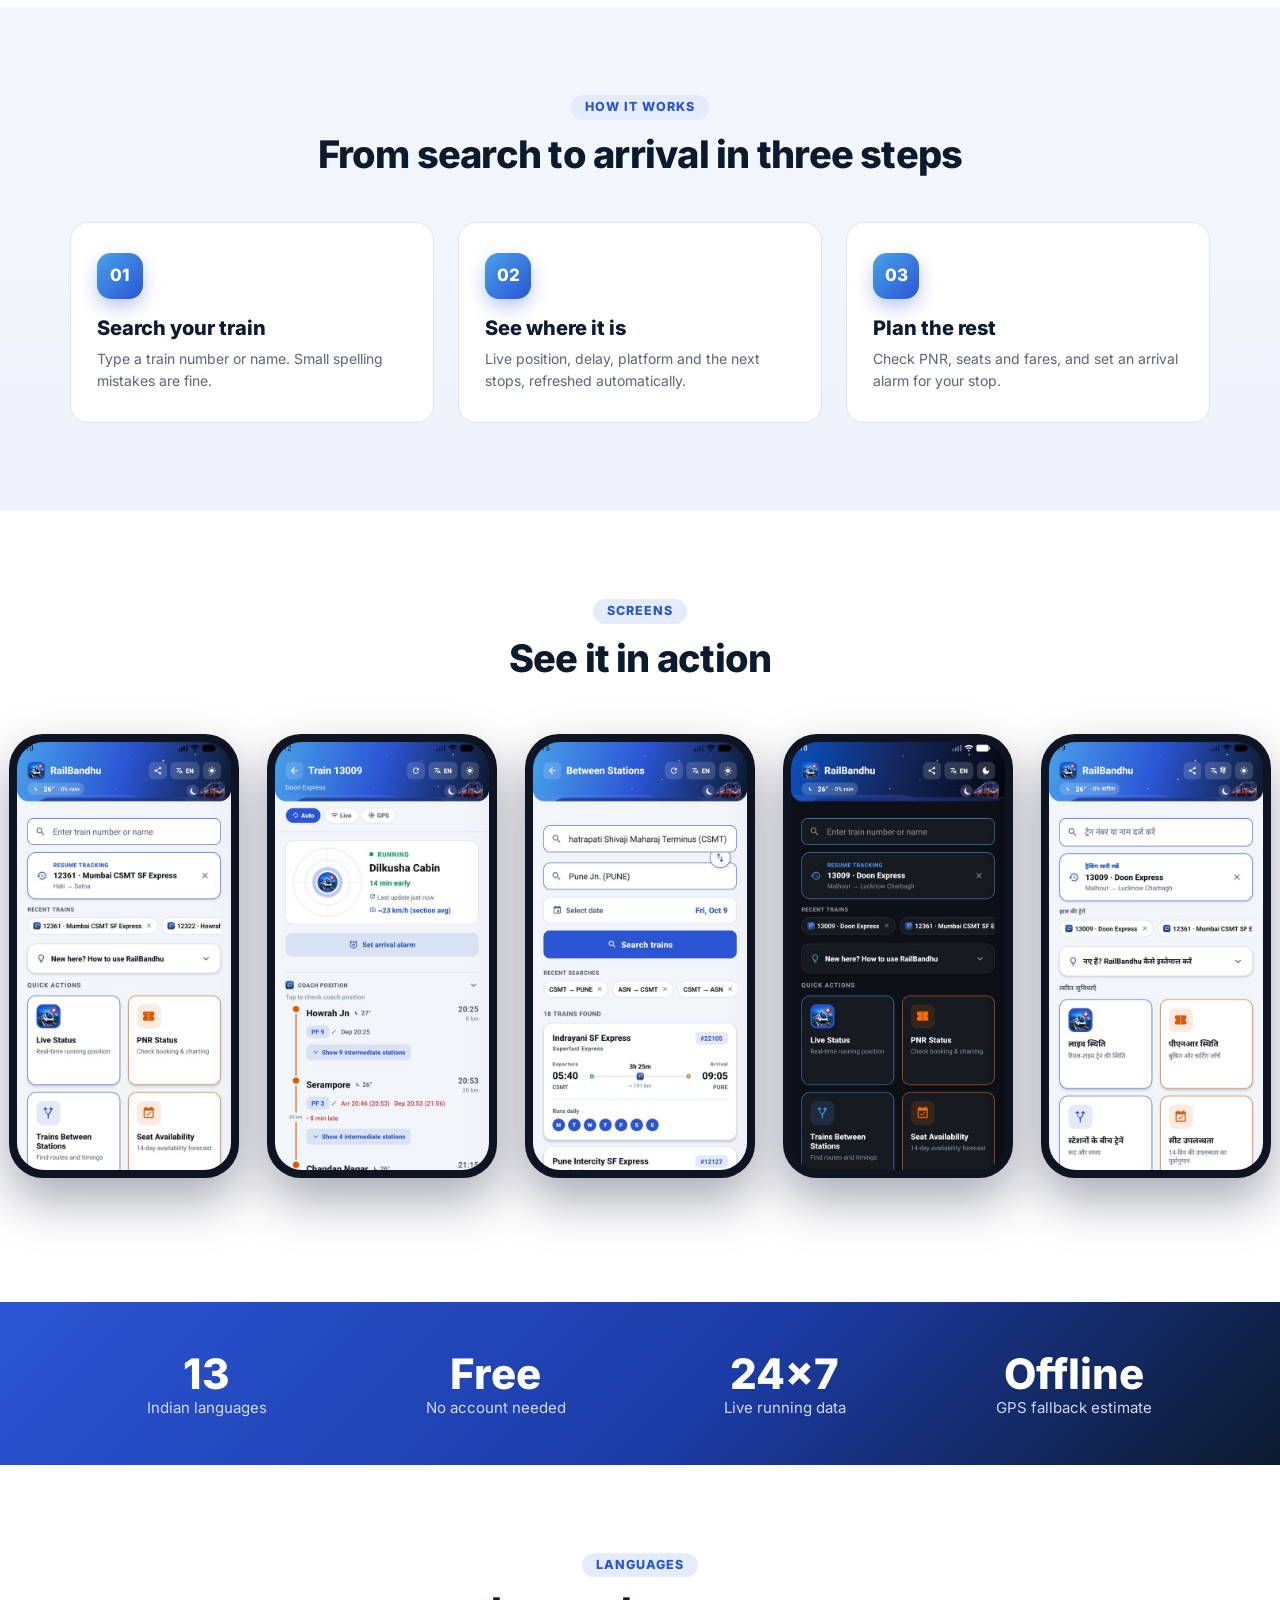
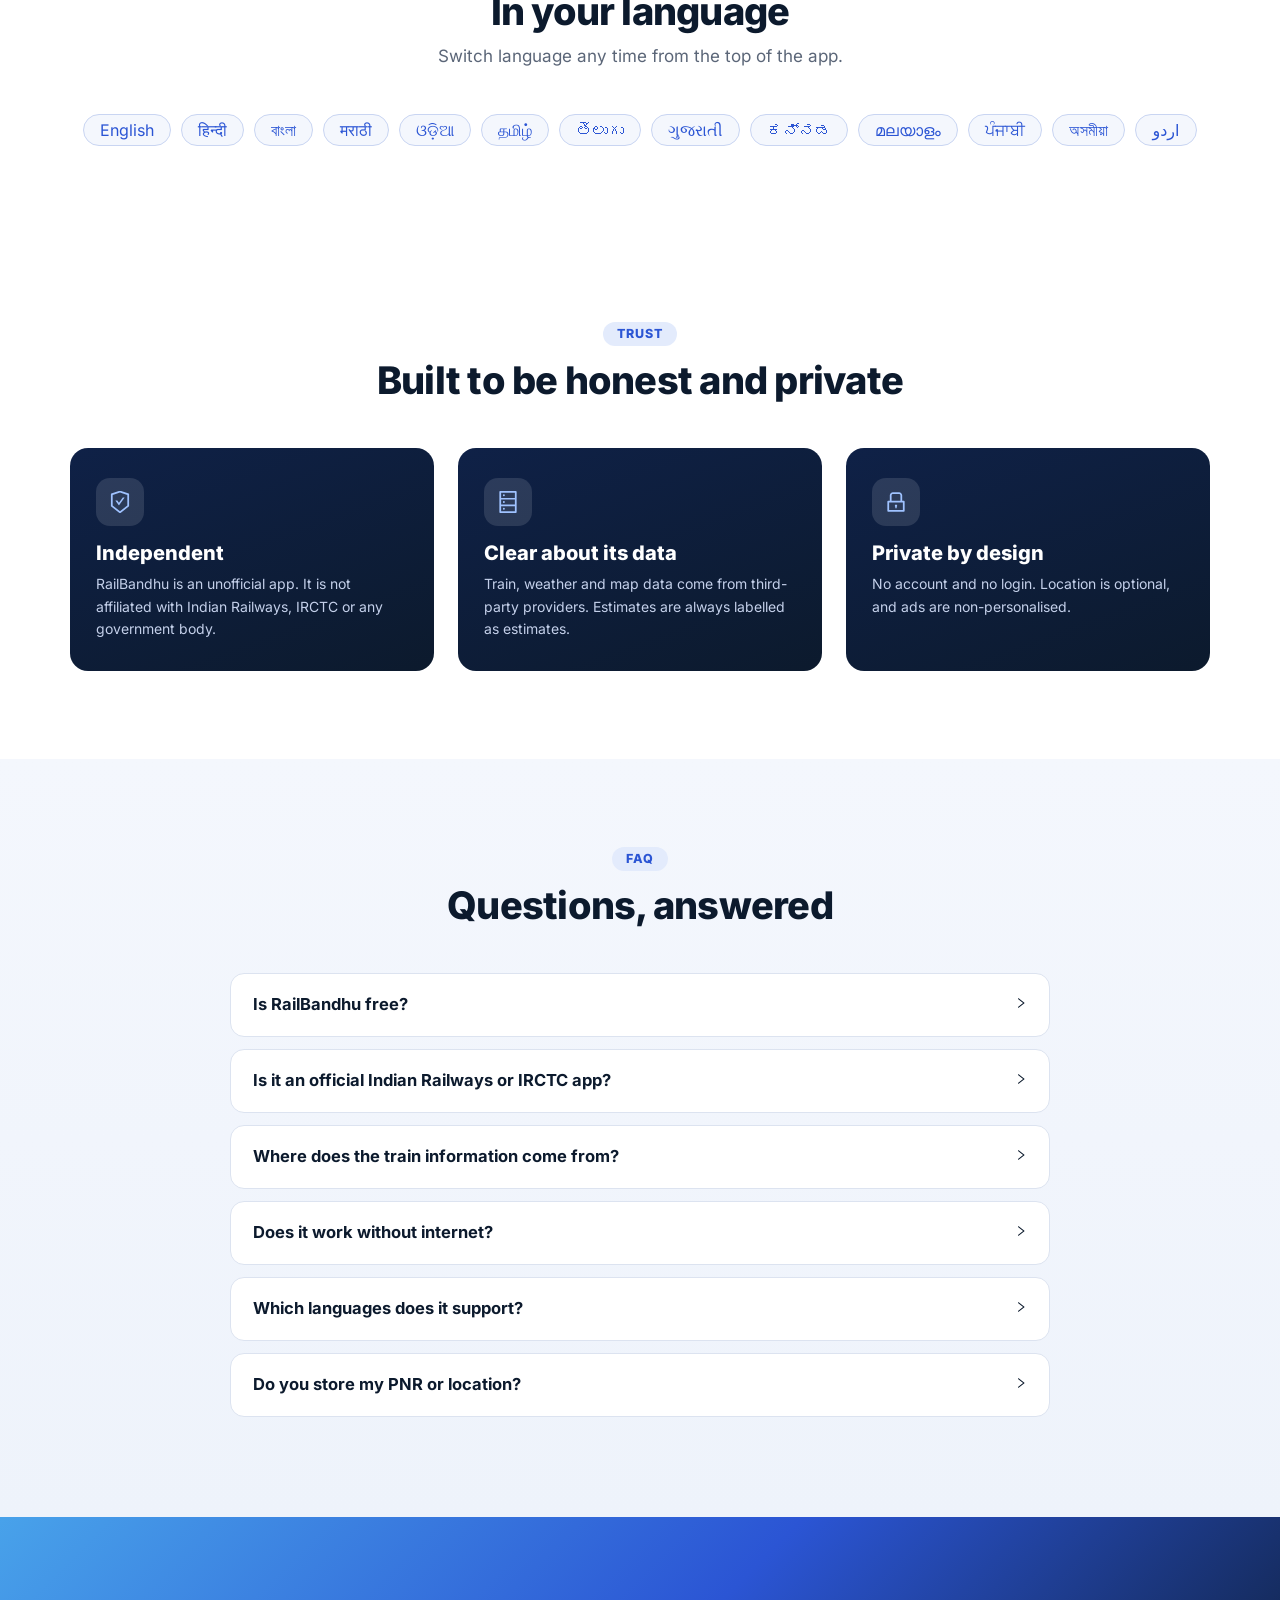
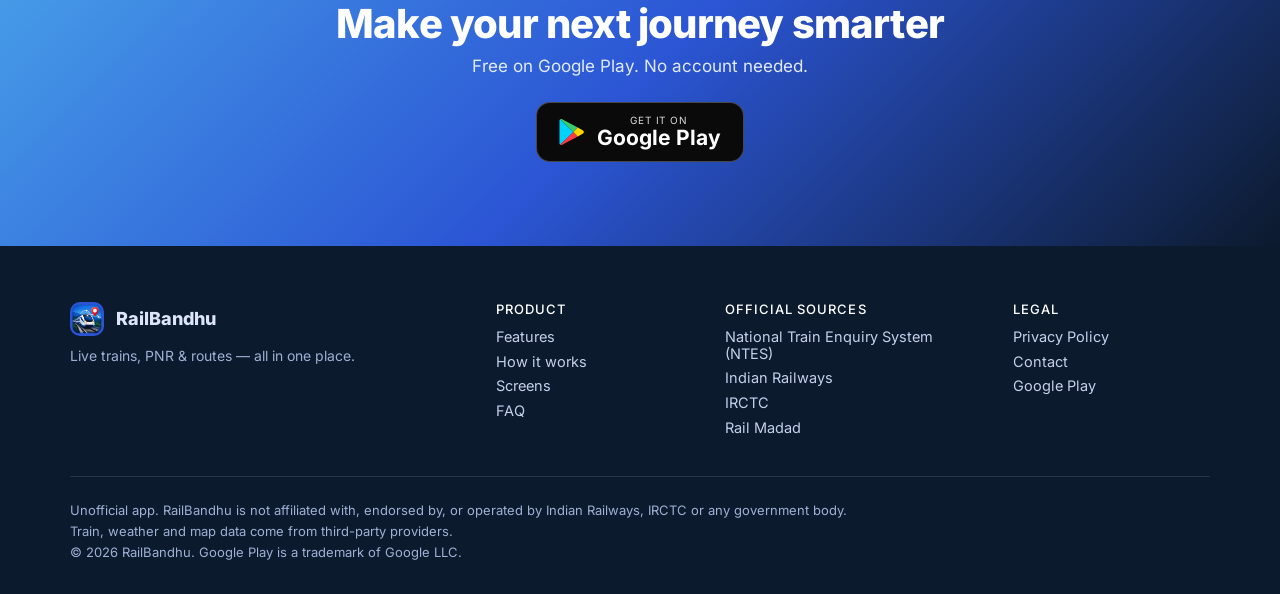
==== commit 07cb8d35: "Add official sources" ====
--- a/contact/index.html
+++ b/contact/index.html
@@ -24,8 +24,8 @@
         "downloadUrl": "https://play.google.com/store/apps/details?id=com.mukeshthakur.railpulse"
       }
     </script>
-    <script type="module" crossorigin src="/assets/index-2JjAPgu2.js"></script>
-    <link rel="stylesheet" crossorigin href="/assets/index-CclHuDp4.css">
+    <script type="module" crossorigin src="/assets/index-BNvqUSbU.js"></script>
+    <link rel="stylesheet" crossorigin href="/assets/index-GALeiOgY.css">
   </head>
   <body>
     <div id="root"></div>
--- a/assets/index-GALeiOgY.css
+++ b/assets/index-GALeiOgY.css
@@ -0,0 +1 @@
+@font-face{font-family:Inter Variable;font-style:normal;font-display:swap;font-weight:100 900;src:url(/assets/inter-cyrillic-ext-wght-normal-BOeWTOD4.woff2) format("woff2-variations");unicode-range:U+0460-052F,U+1C80-1C8A,U+20B4,U+2DE0-2DFF,U+A640-A69F,U+FE2E-FE2F}@font-face{font-family:Inter Variable;font-style:normal;font-display:swap;font-weight:100 900;src:url(/assets/inter-cyrillic-wght-normal-DqGufNeO.woff2) format("woff2-variations");unicode-range:U+0301,U+0400-045F,U+0490-0491,U+04B0-04B1,U+2116}@font-face{font-family:Inter Variable;font-style:normal;font-display:swap;font-weight:100 900;src:url(/assets/inter-greek-ext-wght-normal-DlzME5K_.woff2) format("woff2-variations");unicode-range:U+1F00-1FFF}@font-face{font-family:Inter Variable;font-style:normal;font-display:swap;font-weight:100 900;src:url(/assets/inter-greek-wght-normal-CkhJZR-_.woff2) format("woff2-variations");unicode-range:U+0370-0377,U+037A-037F,U+0384-038A,U+038C,U+038E-03A1,U+03A3-03FF}@font-face{font-family:Inter Variable;font-style:normal;font-display:swap;font-weight:100 900;src:url(/assets/inter-vietnamese-wght-normal-CBcvBZtf.woff2) format("woff2-variations");unicode-range:U+0102-0103,U+0110-0111,U+0128-0129,U+0168-0169,U+01A0-01A1,U+01AF-01B0,U+0300-0301,U+0303-0304,U+0308-0309,U+0323,U+0329,U+1EA0-1EF9,U+20AB}@font-face{font-family:Inter Variable;font-style:normal;font-display:swap;font-weight:100 900;src:url(/assets/inter-latin-ext-wght-normal-DO1Apj_S.woff2) format("woff2-variations");unicode-range:U+0100-02BA,U+02BD-02C5,U+02C7-02CC,U+02CE-02D7,U+02DD-02FF,U+0304,U+0308,U+0329,U+1D00-1DBF,U+1E00-1E9F,U+1EF2-1EFF,U+2020,U+20A0-20AB,U+20AD-20C0,U+2113,U+2C60-2C7F,U+A720-A7FF}@font-face{font-family:Inter Variable;font-style:normal;font-display:swap;font-weight:100 900;src:url(/assets/inter-latin-wght-normal-Dx4kXJAl.woff2) format("woff2-variations");unicode-range:U+0000-00FF,U+0131,U+0152-0153,U+02BB-02BC,U+02C6,U+02DA,U+02DC,U+0304,U+0308,U+0329,U+2000-206F,U+20AC,U+2122,U+2191,U+2193,U+2212,U+2215,U+FEFF,U+FFFD}html,body{width:100%;height:100%}input::-ms-clear,input::-ms-reveal{display:none}*,*:before,*:after{box-sizing:border-box}html{font-family:sans-serif;line-height:1.15;-webkit-text-size-adjust:100%;-ms-text-size-adjust:100%;-ms-overflow-style:scrollbar;-webkit-tap-highlight-color:rgba(0,0,0,0)}@-ms-viewport{width:device-width}body{margin:0}[tabindex="-1"]:focus{outline:none}hr{box-sizing:content-box;height:0;overflow:visible}h1,h2,h3,h4,h5,h6{margin-top:0;margin-bottom:.5em;font-weight:500}p{margin-top:0;margin-bottom:1em}abbr[title],abbr[data-original-title]{-webkit-text-decoration:underline dotted;text-decoration:underline dotted;border-bottom:0;cursor:help}address{margin-bottom:1em;font-style:normal;line-height:inherit}input[type=text],input[type=password],input[type=number],textarea{-webkit-appearance:none}ol,ul,dl{margin-top:0;margin-bottom:1em}ol ol,ul ul,ol ul,ul ol{margin-bottom:0}dt{font-weight:500}dd{margin-bottom:.5em;margin-left:0}blockquote{margin:0 0 1em}dfn{font-style:italic}b,strong{font-weight:bolder}small{font-size:80%}sub,sup{position:relative;font-size:75%;line-height:0;vertical-align:baseline}sub{bottom:-.25em}sup{top:-.5em}pre,code,kbd,samp{font-size:1em;font-family:SFMono-Regular,Consolas,Liberation Mono,Menlo,Courier,monospace}pre{margin-top:0;margin-bottom:1em;overflow:auto}figure{margin:0 0 1em}img{vertical-align:middle;border-style:none}a,area,button,[role=button],input:not([type=range]),label,select,summary,textarea{touch-action:manipulation}table{border-collapse:collapse}caption{padding-top:.75em;padding-bottom:.3em;text-align:left;caption-side:bottom}input,button,select,optgroup,textarea{margin:0;color:inherit;font-size:inherit;font-family:inherit;line-height:inherit}button,input{overflow:visible}button,select{text-transform:none}button,html [type=button],[type=reset],[type=submit]{-webkit-appearance:button}button::-moz-focus-inner,[type=button]::-moz-focus-inner,[type=reset]::-moz-focus-inner,[type=submit]::-moz-focus-inner{padding:0;border-style:none}input[type=radio],input[type=checkbox]{box-sizing:border-box;padding:0}input[type=date],input[type=time],input[type=datetime-local],input[type=month]{-webkit-appearance:listbox}textarea{overflow:auto;resize:vertical}fieldset{min-width:0;margin:0;padding:0;border:0}legend{display:block;width:100%;max-width:100%;margin-bottom:.5em;padding:0;color:inherit;font-size:1.5em;line-height:inherit;white-space:normal}progress{vertical-align:baseline}[type=number]::-webkit-inner-spin-button,[type=number]::-webkit-outer-spin-button{height:auto}[type=search]{outline-offset:-2px;-webkit-appearance:none}[type=search]::-webkit-search-cancel-button,[type=search]::-webkit-search-decoration{-webkit-appearance:none}::-webkit-file-upload-button{font:inherit;-webkit-appearance:button}output{display:inline-block}summary{display:list-item}template{display:none}[hidden]{display:none!important}mark{padding:.2em;background-color:#feffe6}:root{--primary: #2b55d4;--sky: #48a2ea;--navy: #0c1a2d;--deep: #122e9a;--accent: #dc5a00;--light: #f0f4fb;--muted: #5b6678}*{box-sizing:border-box}html{scroll-behavior:smooth}body{margin:0;color:var(--navy);background:#fff;-webkit-font-smoothing:antialiased;font-family:Inter Variable,Inter,Segoe UI,Roboto,Noto Sans,Noto Sans Devanagari,system-ui,-apple-system,sans-serif}img{max-width:100%;height:auto}.container{width:100%;max-width:1140px;margin:0 auto;padding:0 20px}.site-header{position:absolute;top:0;left:0;right:0;z-index:20;padding:14px 0}.site-header--solid{position:static;background:linear-gradient(135deg,var(--sky),var(--primary) 55%,var(--navy))}.site-header__row{display:flex;align-items:center;justify-content:space-between}.brand{display:flex;align-items:center;gap:12px;color:#fff;font-weight:800;font-size:22px;text-decoration:none}.brand img{border-radius:10px}.brand--small{font-size:18px}.site-header__nav{display:flex;align-items:center;gap:28px}.nav-link{color:#ffffffeb;font-weight:600;text-decoration:none}.nav-link:hover{color:#fff;text-decoration:underline}.cta-orange.ant-btn-primary{background:var(--accent)}.cta-orange.ant-btn-primary:hover{background:#f06a0a!important}.drawer-nav{display:flex;flex-direction:column;gap:6px}.drawer-nav .nav-link{color:var(--navy);padding:10px 0;font-size:17px}.hero{position:relative;overflow:hidden;color:#fff;padding-top:96px;background:linear-gradient(135deg,#48a2ea,#2b55d4 55%,#0c1a2d)}.hero--night{background:linear-gradient(135deg,#0c52c2,#14265c 55%,#04070f)}.hero__body{position:relative;z-index:5;display:flex;align-items:center;justify-content:space-between;gap:24px;padding-bottom:230px;min-height:560px}.hero__copy{flex:1 1 52%;max-width:560px}.hero h1{margin:0 0 18px;font-size:clamp(38px,6vw,66px);line-height:1.04;font-weight:800;letter-spacing:-.02em;color:#fff}.hero__sub{font-size:clamp(16px,2vw,19px);line-height:1.55;color:#ebf2fff2;margin:0 0 28px}.hero__actions{display:flex;flex-wrap:wrap;gap:14px;align-items:center}.hero__note{margin:18px 0 0;font-size:13.5px;color:#ffffffc7}.ghost-btn{display:inline-flex;align-items:center;height:56px;padding:0 26px;border-radius:14px;font-weight:700;color:#fff;text-decoration:none;background:#ffffff24;border:1px solid rgba(255,255,255,.45)}.ghost-btn:hover{background:#ffffff3d;color:#fff}.hero__phones{position:relative;flex:0 0 auto;width:440px;height:520px}.hero__phones .phone{position:absolute}.phone--back{left:0;top:70px;transform:rotate(-4deg)}.phone--front{right:0;top:0;transform:rotate(3deg)}.play-btn{display:inline-flex;align-items:center;gap:12px;padding:0 22px;background:#0a0a0a;color:#fff;border-radius:14px;text-decoration:none;border:1px solid rgba(255,255,255,.25);transition:transform .15s ease,box-shadow .15s ease}.play-btn:hover{color:#fff;transform:translateY(-2px);box-shadow:0 10px 24px #00000059}.play-btn--lg{height:60px}.play-btn--md{height:48px;padding:0 16px}.play-btn span{display:flex;flex-direction:column;line-height:1.1}.play-btn small{font-size:10px;letter-spacing:.08em;opacity:.85}.play-btn strong{font-size:21px}.phone{padding:8px;background:#0f1422;border-radius:34px;box-shadow:0 22px 50px #050c2859}.phone img{display:block;width:100%;border-radius:27px;background:#dfe6f5}.scene{position:absolute;left:0;right:0;bottom:0;height:190px;z-index:4;pointer-events:none}.scene__sky{position:absolute;top:0;right:0;bottom:0;left:0}.scene__orb{position:absolute;right:36%;bottom:62px;width:26px;height:26px;border-radius:50%}.scene__sky.is-day .scene__orb{background:#ffe08a;box-shadow:0 0 0 10px #ffe08a33,0 0 0 22px #ffe08a1a}.scene__sky.is-night .scene__orb{background:#f2eeff;box-shadow:0 0 0 10px #beafff33,0 0 0 22px #beafff1a}.scene__sky.is-night .scene__orb:after{content:"";position:absolute;right:-8px;top:-5px;width:24px;height:24px;border-radius:50%;background:#14265c}.scene__hill{position:absolute;bottom:26px;border-radius:50% 50% 0 0/100% 100% 0 0}.scene__hill--back{left:-10%;width:70%;height:90px;background:#ffffff24}.scene__hill--front{right:-15%;width:80%;height:60px;background:#142d8c99}.scene__track{position:absolute;left:0;right:0;bottom:0;height:24px;background:linear-gradient(180deg,#e8eefc 0,#e8eefc 3px,#8fa2cc 3px,#8fa2cc 5px,#061038d1 5px,#061038d1);box-shadow:0 -2px 6px #00000040}.scene__track:before{content:"";position:absolute;left:0;right:0;top:7px;height:9px;background-image:linear-gradient(90deg,rgba(190,205,240,.85) 0 12px,transparent 12px);background-size:32px 9px;background-repeat:repeat-x;animation:sleepers .6s linear infinite}.scene__track:after{content:"";position:absolute;left:0;right:0;bottom:4px;height:2px;background:#c8d6f5b3}.scene--arrived .scene__track:before{animation:none}.scene__train{position:absolute;bottom:21px;left:8%;width:230px;animation:roll-in 3.1s cubic-bezier(.18,.7,.25,1) both}.scene__train img{display:block;width:100%;filter:drop-shadow(0 6px 10px rgba(0,0,0,.3));animation:rock 1.1s ease-in-out infinite alternate}.scene--arrived .scene__train img{animation:none}.scene__lines{position:absolute;left:-80px;top:50%;width:70px;height:28px;background:repeating-linear-gradient(0deg,rgba(255,255,255,.8) 0 3px,transparent 3px 11px);border-radius:3px;opacity:.8;animation:lines-fade 3.1s ease-out both;-webkit-mask-image:linear-gradient(90deg,transparent,#000);mask-image:linear-gradient(90deg,transparent,#000)}@keyframes roll-in{0%{transform:translate(-60vw) scale(.8);opacity:0}12%{opacity:1}to{transform:translate(0) scale(1);opacity:1}}@keyframes sleepers{0%{background-position:0 0}to{background-position:-32px 0}}@keyframes rock{0%{transform:translateY(0)}to{transform:translateY(-1px)}}@keyframes lines-fade{0%,70%{opacity:.8}to{opacity:0}}@media (prefers-reduced-motion: reduce){.scene__train,.scene__train img,.scene__track:before,.scene__lines{animation:none!important}html{scroll-behavior:auto}}.wx-row{display:flex;flex-wrap:wrap;align-items:center;gap:10px;margin:0 0 22px;min-height:36px}.wx-pill{display:inline-flex;align-items:center;gap:8px;height:36px;padding:0 14px;border-radius:999px;background:#ffffff2e;color:#fff;font-size:14px;border:0;-webkit-backdrop-filter:blur(6px);backdrop-filter:blur(6px)}.wx-row--col{flex-direction:column;align-items:flex-start}.wx-note{color:#ffffffe6;font-size:13.5px}.wx-place{font-weight:700}.wx-city.ant-input-search{max-width:340px}.wx-city .ant-input-affix-wrapper,.wx-city .ant-input{background:#fffffff2}.wx-pill strong{font-size:16px}.wx-rain{color:#ffffffd9}.wx-air{cursor:pointer;font-weight:700}.wx-dot{width:9px;height:9px;border-radius:50%}.wx-btn.ant-btn{background:#ffffff29;border-color:#fff6;color:#fff;height:38px;font-weight:600}.wx-btn.ant-btn:hover:not(:disabled){background:#ffffff42!important;border-color:#fff!important;color:#fff!important}.wx-btn.ant-btn:disabled{color:#fffc;background:#ffffff1f}.hero--wet{background:linear-gradient(135deg,#3a6fb0,#24449a 55%,#0c1a2d)}.hero--wet.hero--night{background:linear-gradient(135deg,#14305f,#0f1d4a 55%,#04070f)}.fx{position:absolute;top:0;right:0;bottom:0;left:0;z-index:3;pointer-events:none;overflow:hidden}.fx__drop{position:absolute;top:-20px;border-radius:2px;background:#fff}.fx__drop--rain{opacity:.55;animation:fall linear infinite}.fx__drop--snow{opacity:.85;border-radius:50%;animation:snow linear infinite}.fx__flash{position:absolute;top:0;right:0;bottom:0;left:0;background:#fff;opacity:0;animation:flash 6s ease-out infinite}@keyframes fall{0%{transform:translateY(0)}to{transform:translateY(110vh)}}@keyframes snow{0%{transform:translate(0)}50%{transform:translate(14px,55vh)}to{transform:translate(-6px,110vh)}}@keyframes flash{0%,88%,to{opacity:0}90%{opacity:.4}92%{opacity:.05}94%{opacity:.32}}.scene__star{position:absolute;width:3px;height:3px;border-radius:50%;background:#fff;animation:twinkle 3s ease-in-out infinite}@keyframes twinkle{0%,to{opacity:.25}50%{opacity:1}}.scene__sky.is-hot .scene__orb{width:40px;height:40px;background:var(--accent);box-shadow:0 0 0 14px #dc5a004d,0 0 0 32px #dc5a0026}@media (prefers-reduced-motion: reduce){.fx__drop,.fx__flash,.scene__star{animation:none!important}}.section{padding:72px 0}.section--light{background:var(--light)}.section__head{text-align:center;margin-bottom:40px}.section__title.ant-typography{margin:0 0 8px;font-size:clamp(28px,4vw,38px);font-weight:800;letter-spacing:-.01em}.section__sub.ant-typography{margin:0;color:var(--muted);font-size:17px}.feature-card{height:100%;border-color:#dce3f0}.feature-card__icon{width:52px;height:52px;border-radius:14px;background:#e1e9fb;color:var(--primary);display:flex;align-items:center;justify-content:center;font-size:24px;margin-bottom:16px}.feature-card__title.ant-typography{margin:0 0 6px;font-weight:800}.feature-card__text.ant-typography{margin:0;color:var(--muted)}.screens{padding-bottom:28px}.screens__slide{display:flex!important;justify-content:center;padding:8px 0 24px}.stats{background:linear-gradient(135deg,#2b55d4,#1c3ca8 55%,#0c1a2d);color:#fff;padding:44px 0}.stats__row{display:grid;grid-template-columns:repeat(4,1fr);gap:16px;text-align:center}.stat strong{display:block;font-size:clamp(28px,4vw,42px);font-weight:800}.stat span{color:#e1ebffe6;font-size:15px}.langs{display:flex;flex-wrap:wrap;justify-content:center;gap:10px}.lang-tag.ant-tag{font-size:17px;padding:6px 18px;border-radius:999px;border-color:#c9d5f2;background:#f4f7fd;color:var(--primary);margin:0}.cta{display:flex;justify-content:center}.cta .play-btn{background:#0a0a0a}.site-footer{background:var(--navy);color:#c8d2e8;padding:36px 0 28px}.site-footer__row{display:flex;flex-wrap:wrap;gap:16px;align-items:center;justify-content:space-between;margin-bottom:18px}.site-footer__nav{display:flex;gap:24px}.site-footer a{color:#dce5fa;text-decoration:none}.site-footer a:hover{text-decoration:underline}.site-footer__note{margin:6px 0;font-size:13px;color:#9fb0d4;max-width:860px}.doc{padding-top:40px;padding-bottom:64px;max-width:820px}.doc ul{padding-left:22px;margin:0 0 16px}.doc h3.ant-typography{margin-top:28px}.doc li{margin:4px 0}@media (max-width: 860px){.hero{padding-top:84px}.hero__body{flex-direction:column;align-items:flex-start;padding-bottom:250px;min-height:0}.hero__phones{width:100%;max-width:380px;height:440px;margin:8px auto 0}.phone--back{left:6px;width:170px!important}.phone--front{width:200px!important}.scene__train{width:170px}.stats__row{grid-template-columns:repeat(2,1fr);gap:24px}}:focus-visible{outline:3px solid #ffb27a;outline-offset:3px;border-radius:6px}.skip-link{position:absolute;left:12px;top:-60px;z-index:100;background:#fff;color:var(--navy);padding:10px 16px;border-radius:10px;font-weight:700;text-decoration:none;transition:top .15s}.skip-link:focus{top:12px}.container{max-width:1180px}.site-header{position:fixed;transition:background .25s ease,box-shadow .25s ease,padding .25s ease}.site-header--solid{position:sticky;top:0}.site-header.is-scrolled{background:#0c1a2dd1;backdrop-filter:blur(14px) saturate(140%);-webkit-backdrop-filter:blur(14px) saturate(140%);box-shadow:0 6px 24px #050c2847;padding:8px 0}.nav-link{position:relative;font-size:15px}.nav-link:after{content:"";position:absolute;left:0;right:0;bottom:-6px;height:2px;background:#fff;transform:scaleX(0);transform-origin:left;transition:transform .2s ease}.nav-link:hover{text-decoration:none}.nav-link:hover:after{transform:scaleX(1)}.drawer-nav .nav-link:after{display:none}.hero h1{text-wrap:balance;text-shadow:0 2px 24px rgba(8,20,70,.25)}.hero__sub{max-width:520px}.hero__points{display:flex;flex-wrap:wrap;gap:8px 18px;list-style:none;padding:0;margin:20px 0 0}.hero__points li{position:relative;padding-left:22px;font-size:14px;font-weight:600;color:#ffffffeb}.hero__points li:before{content:"";position:absolute;left:0;top:50%;width:14px;height:14px;margin-top:-7px;border-radius:50%;background:#78e6a0f2 url("data:image/svg+xml,%3Csvg xmlns='http://www.w3.org/2000/svg' viewBox='0 0 16 16'%3E%3Cpath d='M4 8.5l2.5 2.5L12 5.5' fill='none' stroke='%230c1a2d' stroke-width='2.2' stroke-linecap='round' stroke-linejoin='round'/%3E%3C/svg%3E") center / 12px no-repeat}.hero__note{margin-top:14px}.reveal{height:100%;opacity:0;transform:translateY(20px);transition:opacity .6s ease,transform .6s ease}.reveal.is-in{opacity:1;transform:none}@media (prefers-reduced-motion: reduce){.reveal{opacity:1;transform:none;transition:none}}.section{padding:88px 0}.eyebrow{display:inline-block;margin-bottom:10px;padding:5px 14px;border-radius:999px;background:#e3ebfc;color:var(--primary);font-size:12.5px;font-weight:800;letter-spacing:.08em;text-transform:uppercase}.section--light{background:linear-gradient(180deg,#f4f7fd,#eef3fb)}.section__title.ant-typography{text-wrap:balance;letter-spacing:-.02em}.feature-card{transition:transform .2s ease,box-shadow .2s ease,border-color .2s ease}.feature-card:hover{transform:translateY(-4px);box-shadow:0 16px 34px #2b55d424;border-color:#b9c9f0}.feature-card__icon{background:linear-gradient(135deg,#dfe8fc,#cbd9fa)}.step{position:relative;height:100%;padding:30px 26px;background:#fff;border:1px solid #dce3f0;border-radius:18px}.step__n{display:inline-flex;align-items:center;justify-content:center;width:46px;height:46px;border-radius:14px;background:linear-gradient(135deg,var(--sky),var(--primary));color:#fff;font-weight:800;font-size:17px;margin-bottom:18px;box-shadow:0 8px 18px #2b55d44d}.step__title{margin:0 0 8px;font-size:20px;font-weight:800}.step__text{margin:0;color:var(--muted);line-height:1.6}.trust{height:100%;padding:30px 26px;border-radius:18px;background:linear-gradient(160deg,#0f2147,#0c1a2d);color:#fff}.trust__icon{width:48px;height:48px;border-radius:14px;background:#ffffff1f;display:flex;align-items:center;justify-content:center;font-size:22px;color:#9fc2ff;margin-bottom:16px}.trust__title{margin:0 0 8px;color:#fff;font-size:20px;font-weight:800}.trust__text{margin:0;color:#c4d0ea;line-height:1.6}.faq{max-width:820px;margin:0 auto}.faq .ant-collapse{background:transparent}.faq .ant-collapse-item{margin-bottom:12px;background:#fff;border:1px solid #dce3f0!important;border-radius:14px!important;overflow:hidden}.faq .ant-collapse-header{font-weight:700;font-size:16.5px;padding:18px 22px!important}.faq .ant-collapse-content-box{color:var(--muted);line-height:1.7;padding:0 22px 18px!important}.stats{padding:54px 0}.final-cta{padding:84px 0;text-align:center;background:linear-gradient(135deg,var(--sky) 0%,var(--primary) 50%,var(--navy) 100%);color:#fff}.final-cta h2{margin:0 0 10px;color:#fff;font-size:clamp(28px,4vw,40px);font-weight:800;letter-spacing:-.02em}.final-cta p{margin:0 0 26px;color:#ebf2fff2;font-size:17px}.final-cta .play-btn{margin:0 auto}.site-footer{padding:56px 0 28px}.site-footer__grid{display:grid;grid-template-columns:2fr 1fr 1.3fr 1fr;gap:32px;margin-bottom:32px}.site-footer__blurb{margin:12px 0 0;color:#9fb0d4;max-width:300px;font-size:14px}.site-footer h4{margin:0 0 12px;color:#fff;font-size:13px;letter-spacing:.08em;text-transform:uppercase}.site-footer nav a{display:block;margin:8px 0;color:#c4d0ea;font-size:14.5px}.site-footer__bar{border-top:1px solid rgba(255,255,255,.12);padding-top:20px}.site-footer__bar p{margin:6px 0;font-size:13px;color:#9fb0d4;max-width:880px}@media (max-width: 860px){.site-footer__grid{grid-template-columns:1fr 1fr}}@media (max-width: 700px){.site-footer__grid{grid-template-columns:1fr 1fr}.site-footer__grid>div:first-child{grid-column:1 / -1}.section{padding:64px 0}}.wx-row{margin:0 0 18px;min-height:32px;gap:8px}.wx-pill{height:32px;padding:0 12px;font-size:13px;gap:7px}.wx-pill strong{font-size:14px}.wx-link{background:none;border:0;padding:4px 2px;color:#ffffffd1;font:inherit;font-size:13.5px;cursor:pointer;text-decoration:underline;text-underline-offset:3px}.wx-link:hover{color:#fff}.wx-link--strong{font-weight:700;color:#fff;text-decoration-color:#ffffff80}.wx-note{color:#ffffffd9;font-size:13.5px}.wx-row--col{flex-direction:row}.wx-city.ant-input-search{max-width:260px}.hero h1{margin-bottom:16px}.hero__sub{margin-bottom:24px}.hero__points{margin-top:18px}.hero__note{margin:12px 0 0;font-size:12.5px;color:#ffffffb3}.shots{display:flex;gap:28px;overflow-x:auto;padding:8px 20px 36px;scroll-snap-type:x mandatory;-webkit-overflow-scrolling:touch;scrollbar-width:thin}.shots__item{flex:0 0 auto;scroll-snap-align:center}@media (min-width: 1100px){.shots{justify-content:center;overflow-x:visible}}.screens,.screens__slide{display:none}.section__head{margin-bottom:44px}.section__sub.ant-typography{max-width:560px;margin-left:auto!important;margin-right:auto!important}.feature-card .ant-card-body{padding:26px}.stats{padding:48px 0}.lang-tag.ant-tag{font-size:16px;padding:5px 16px}@media (max-width: 860px){.hero__body{padding-bottom:240px}.wx-row{margin-bottom:14px}.hero__actions .ghost-btn{display:none}.play-btn--lg{height:56px}}.table-wrap{overflow-x:auto;margin:8px 0;border:1px solid #dce3f0;border-radius:12px}.plain-table{width:100%;border-collapse:collapse;font-size:14.5px}.plain-table th{text-align:left;background:#f4f7fd;font-weight:700}.plain-table th,.plain-table td{padding:10px 14px;border-bottom:1px solid #e6ebf5;vertical-align:top}.plain-table tr:last-child td{border-bottom:0}
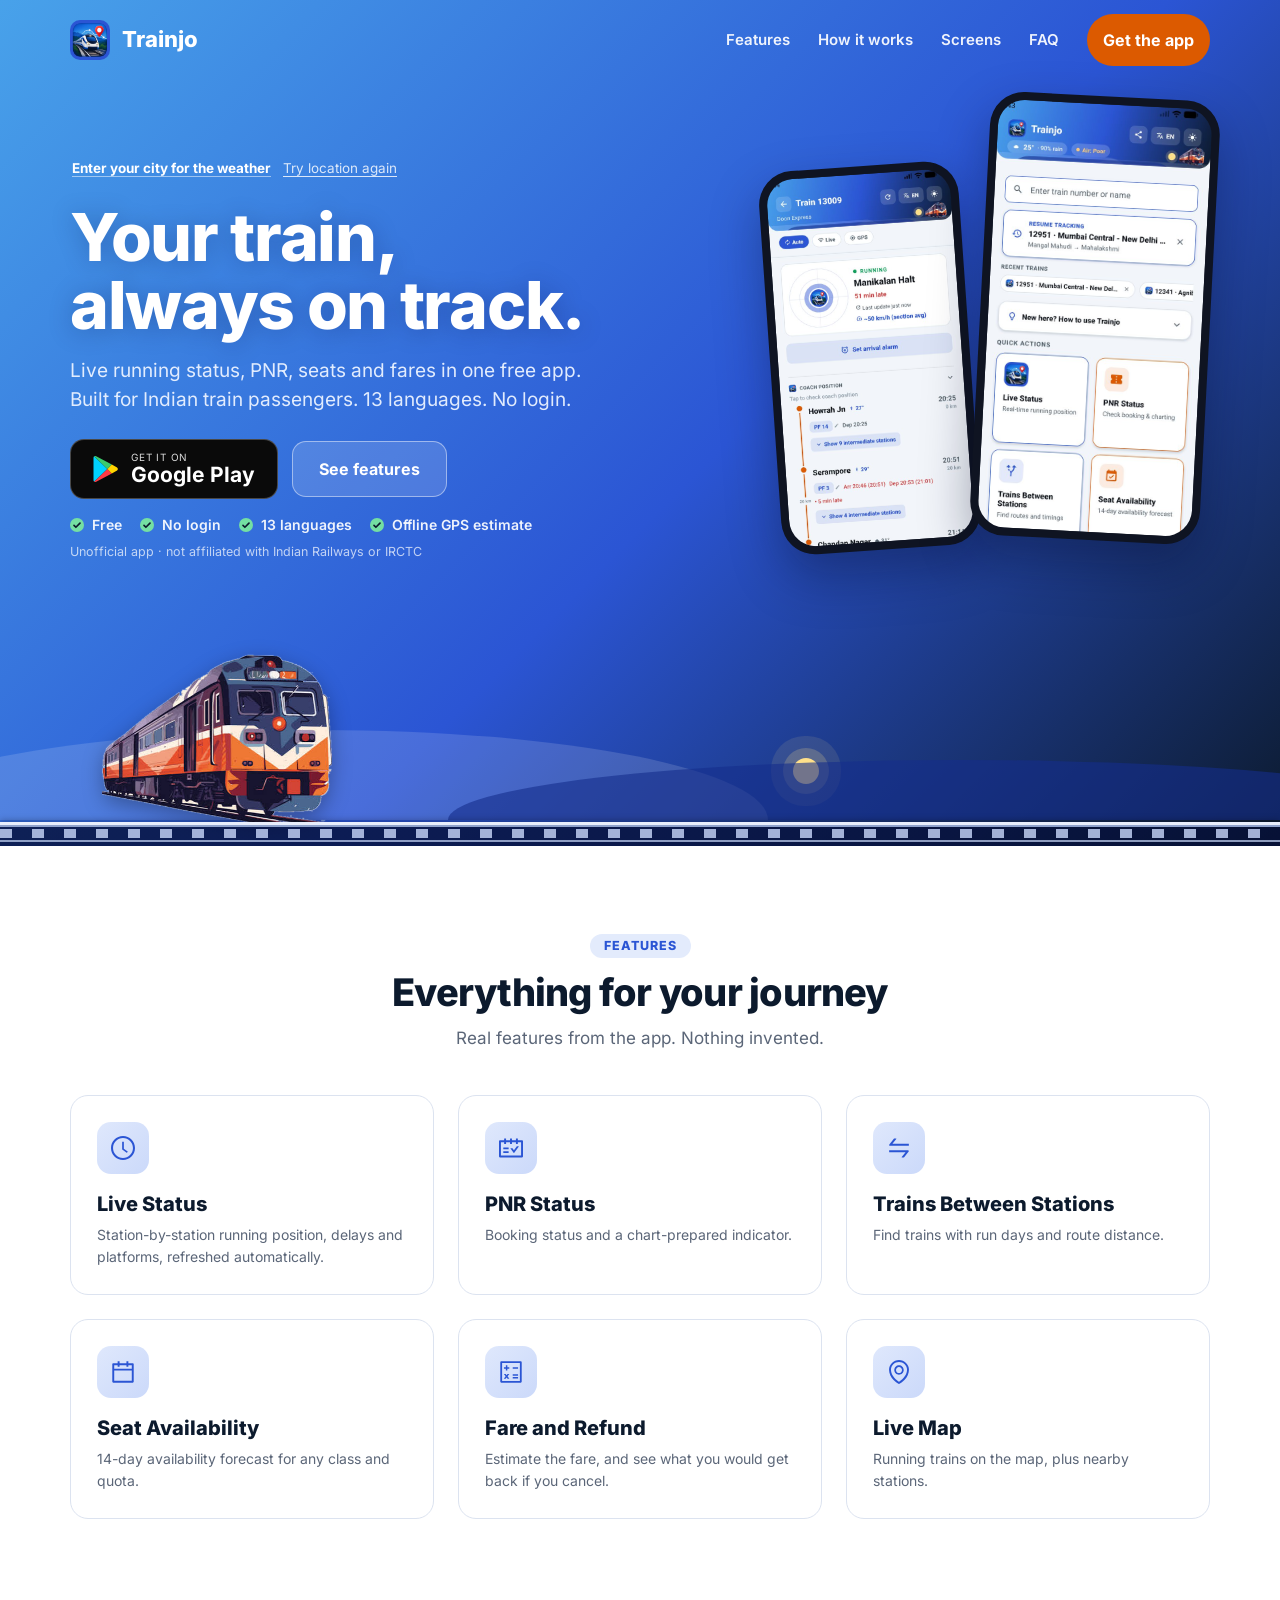
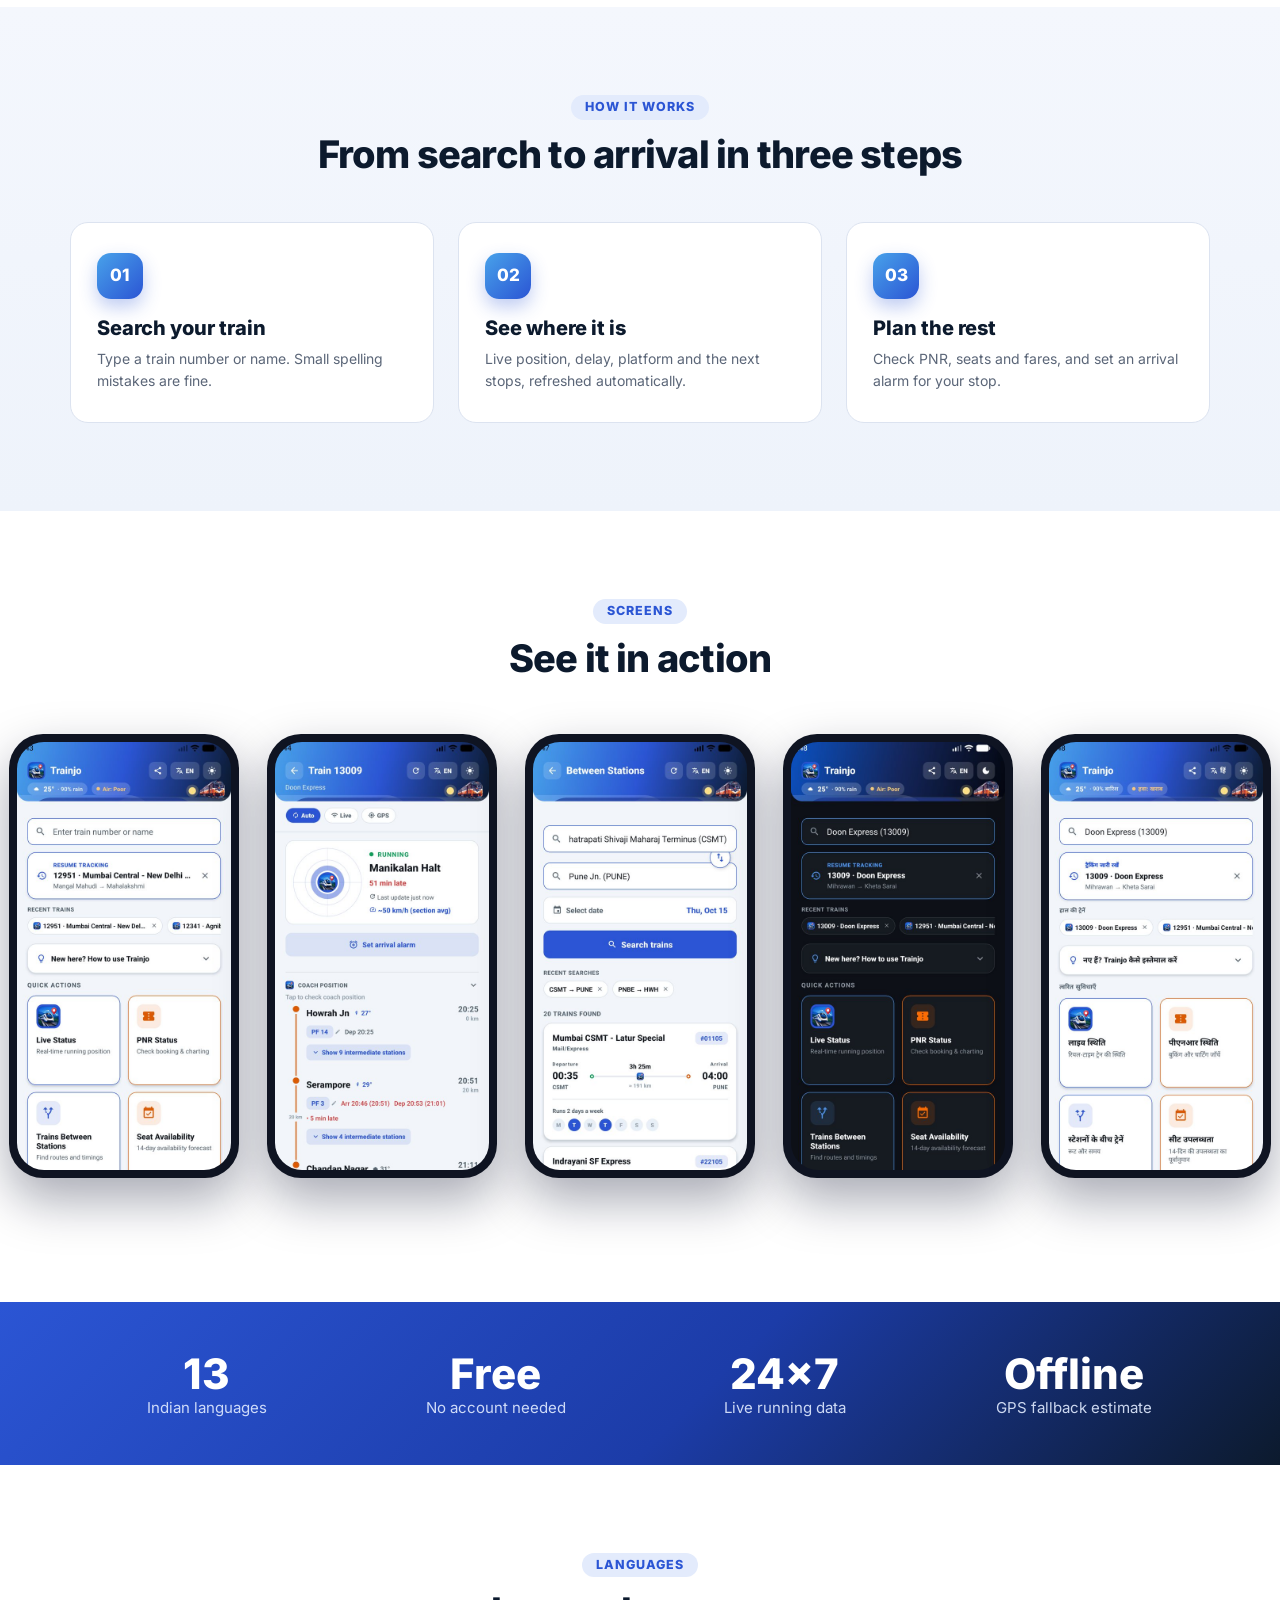
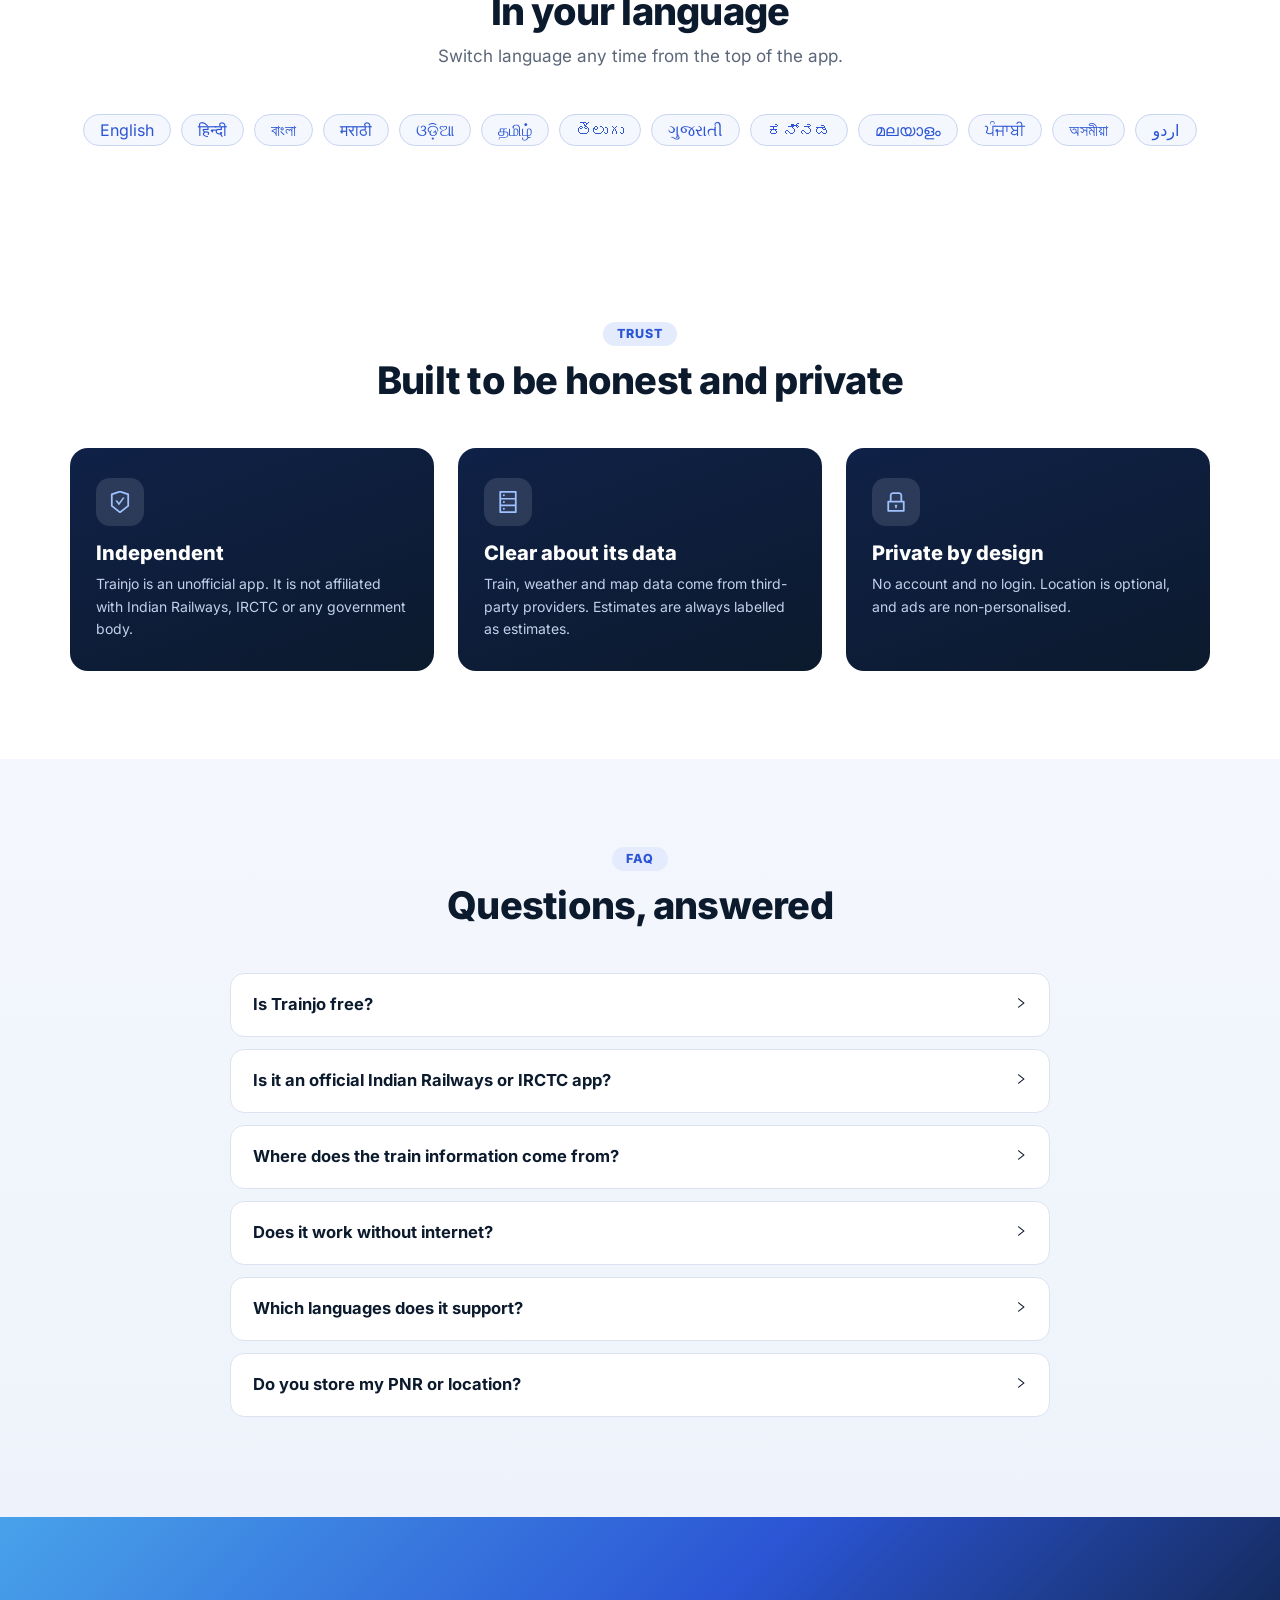
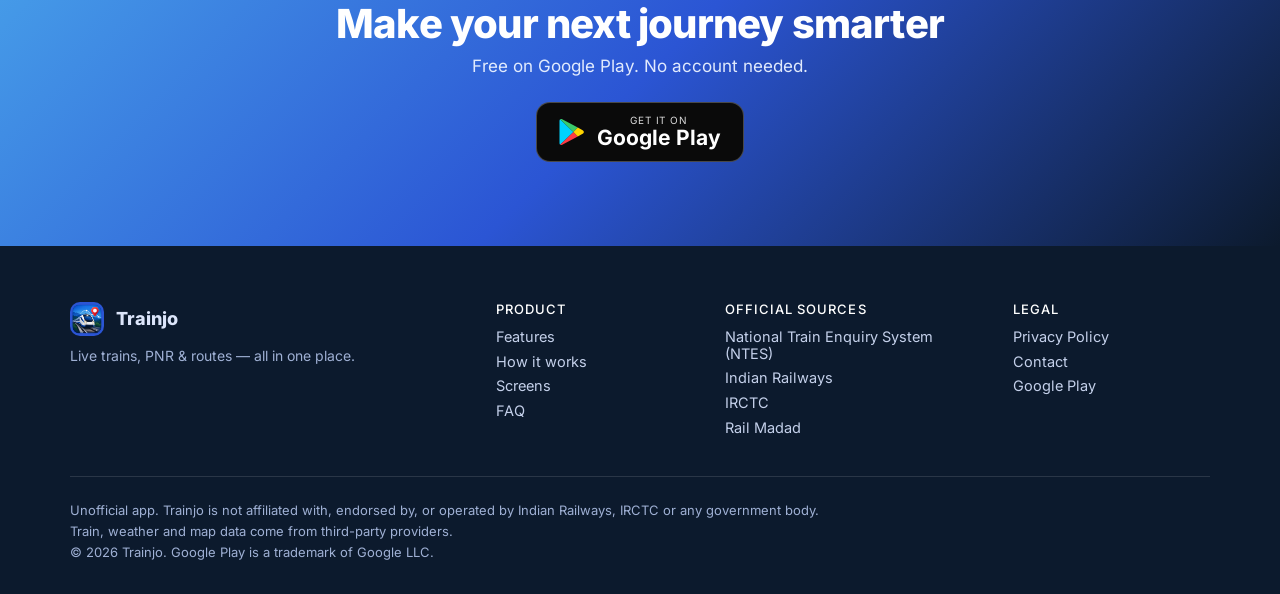
==== commit 70b0a3dd: "Rename to Trainjo" ====
--- a/contact/index.html
+++ b/contact/index.html
@@ -5,9 +5,9 @@
     <link rel="icon" type="image/png" href="/img/icon.png" />
     <meta name="viewport" content="width=device-width, initial-scale=1.0" />
     <meta name="theme-color" content="#2B55D4" />
-    <title>RailBandhu: live train status, PNR, seats and fares</title>
-    <meta name="description" content="RailBandhu is a free, unofficial app for Indian train passengers: live running status, PNR status, seat availability, fares, trains between stations and a live map, in 13 languages." />
-    <meta property="og:title" content="RailBandhu: live train status, PNR, seats and fares" />
+    <title>Trainjo: live train status, PNR, seats and fares</title>
+    <meta name="description" content="Trainjo is a free, unofficial app for Indian train passengers: live running status, PNR status, seat availability, fares, trains between stations and a live map, in 13 languages." />
+    <meta property="og:title" content="Trainjo: live train status, PNR, seats and fares" />
     <meta property="og:description" content="Free, unofficial companion for Indian train travel. 13 languages. No login." />
     <meta property="og:image" content="/img/og.png" />
     <link rel="apple-touch-icon" href="/img/icon.png" />
@@ -16,7 +16,7 @@
       {
         "@context": "https://schema.org",
         "@type": "MobileApplication",
-        "name": "RailBandhu",
+        "name": "Trainjo",
         "operatingSystem": "ANDROID",
         "applicationCategory": "TravelApplication",
         "description": "Free, unofficial app for Indian train passengers: live running status, PNR status, seat availability, fares, trains between stations and a live map, in 13 languages.",
@@ -24,7 +24,7 @@
         "downloadUrl": "https://play.google.com/store/apps/details?id=com.mukeshthakur.railpulse"
       }
     </script>
-    <script type="module" crossorigin src="/assets/index-BNvqUSbU.js"></script>
+    <script type="module" crossorigin src="/assets/index-CWLkbLBT.js"></script>
     <link rel="stylesheet" crossorigin href="/assets/index-GALeiOgY.css">
   </head>
   <body>
